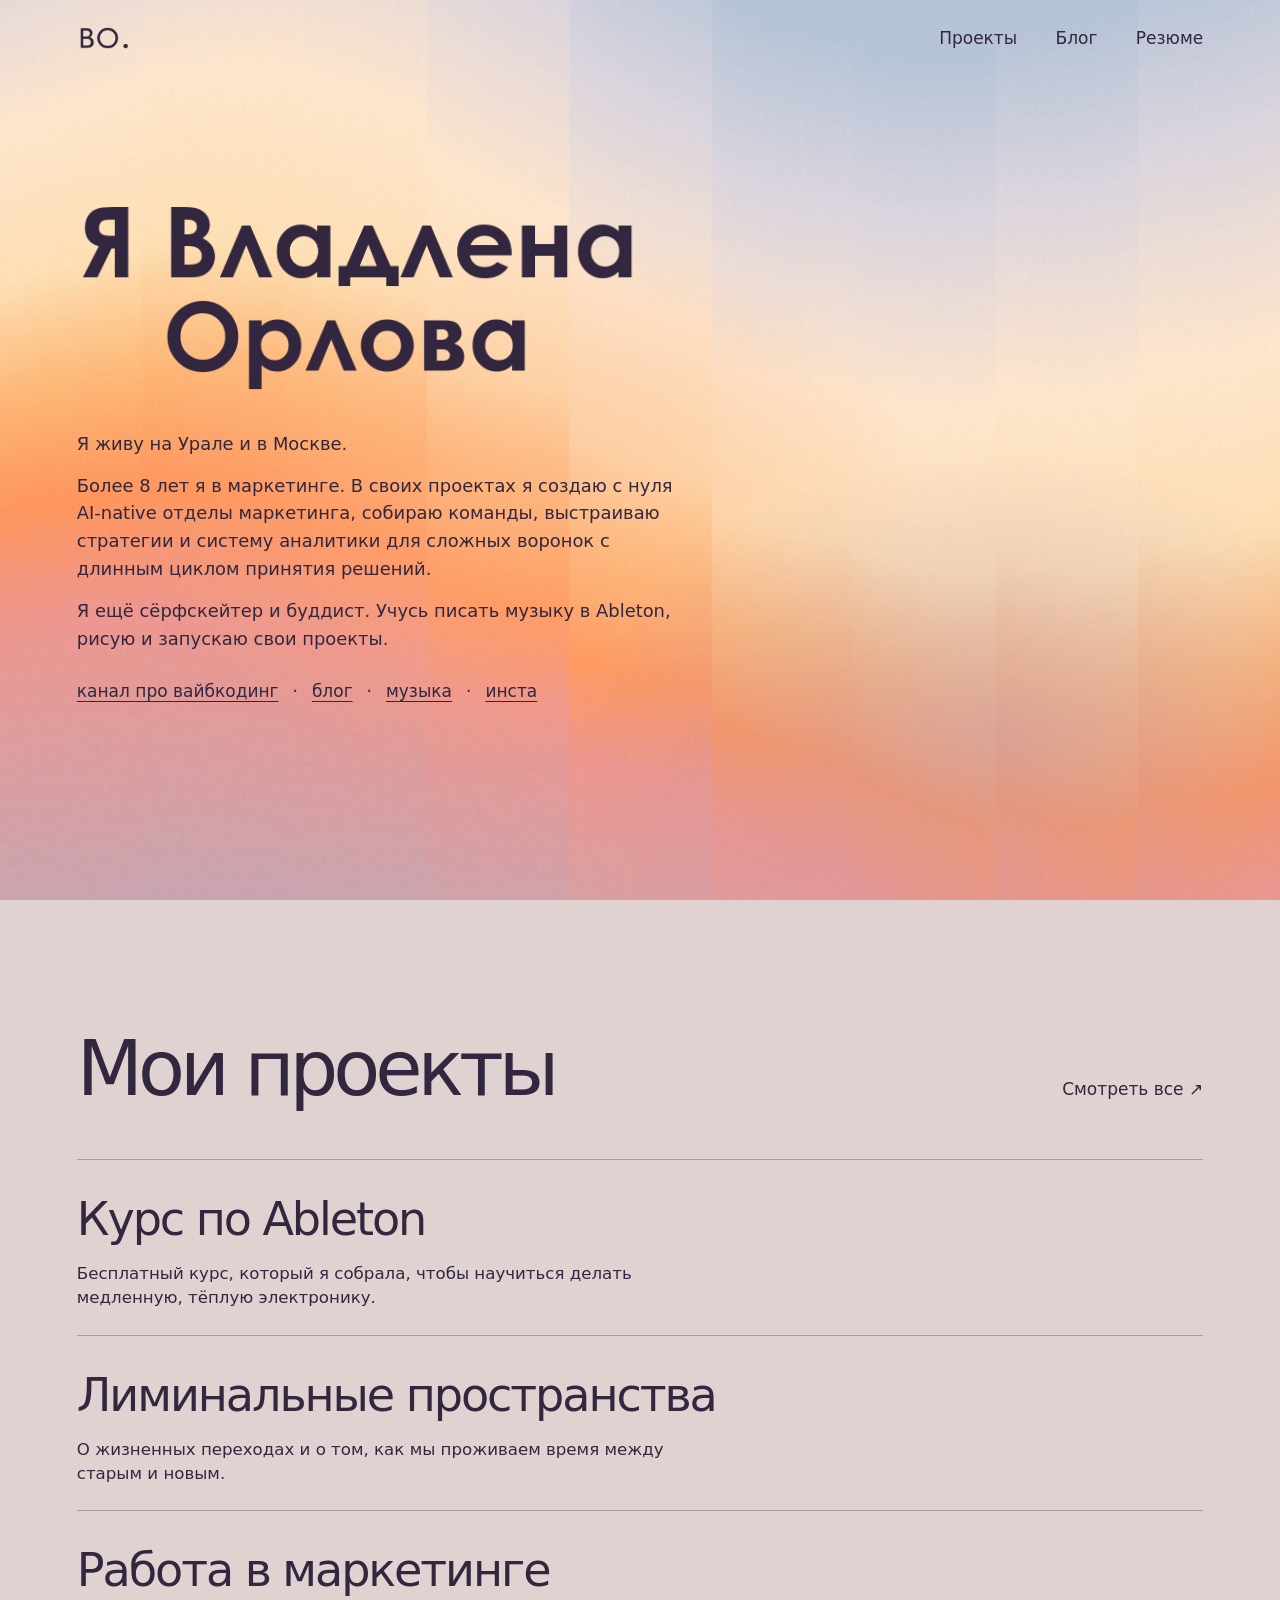
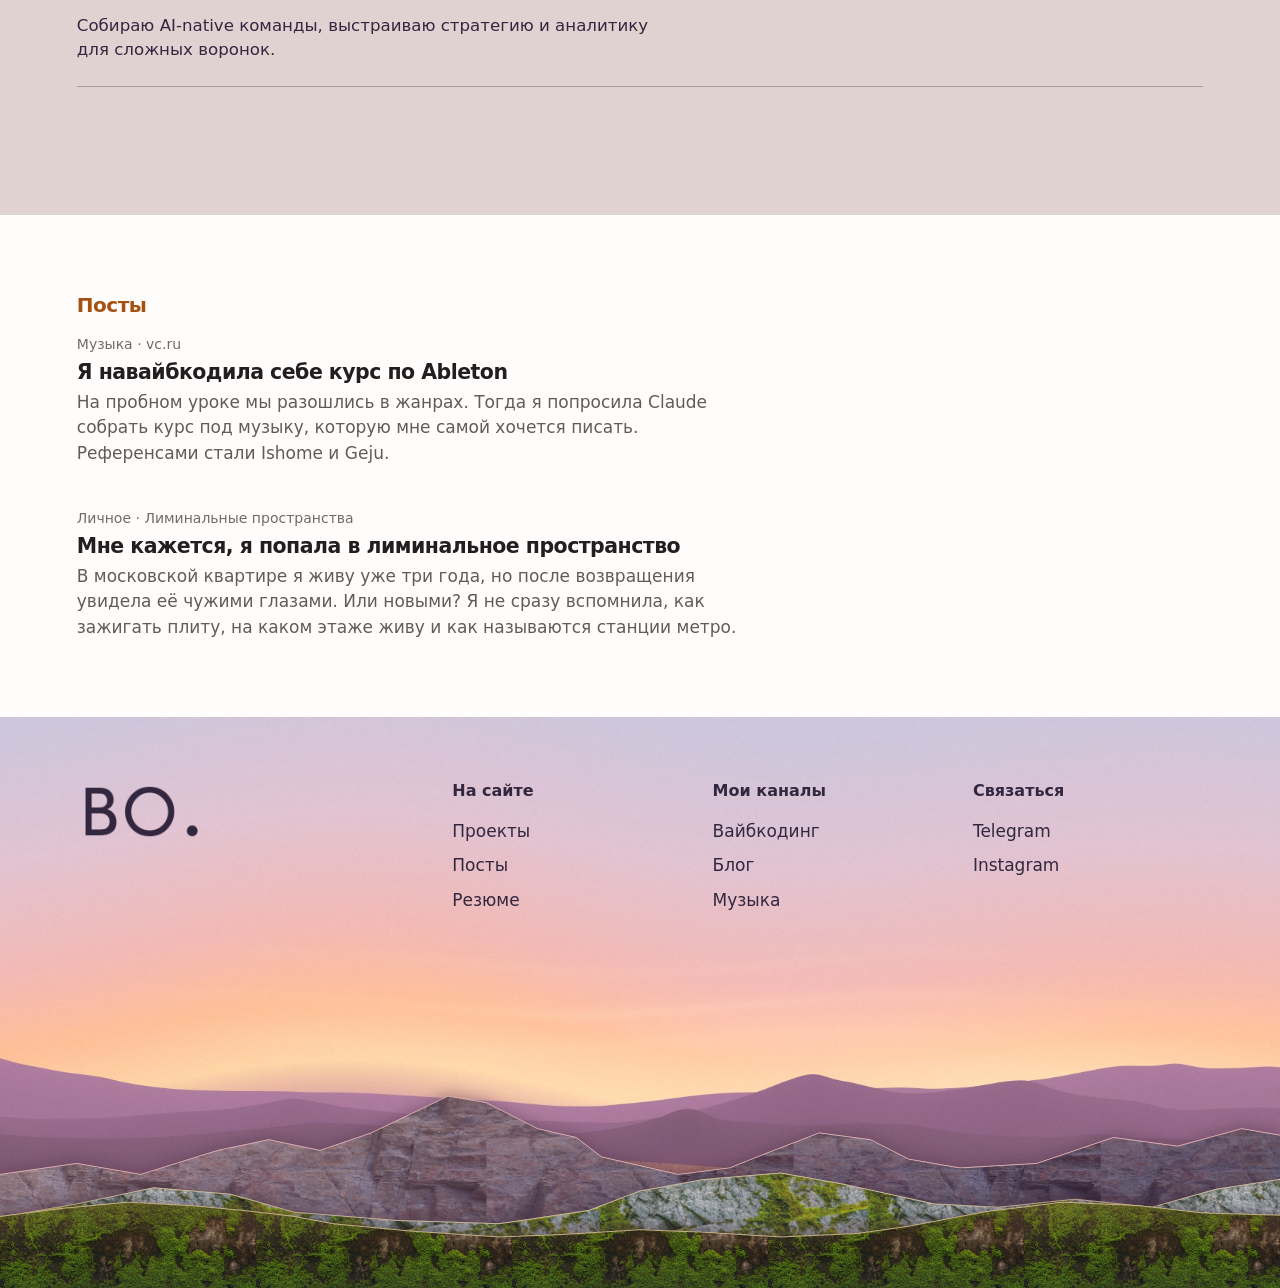
==== index.html @ ae31d602 "Publish lowered moss cutout" ====
<!doctype html><html lang="ru"><head><meta charset="utf-8"><meta name="viewport" content="width=device-width,initial-scale=1"><title>Владлена Орлова — личный сайт</title>  <script type="module" crossorigin src="/assets/index-AVMiiprU.js"></script>
  <link rel="stylesheet" crossorigin href="/assets/index-CgHhVGiM.css">
</head><body><div id="root"></div></body></html>
---- assets/index-CgHhVGiM.css ----
*{box-sizing:border-box}:root{--edge:clamp(20px,6vw,110px);--lightningcss-light: ;--lightningcss-dark:initial;color-scheme:dark}body{color:#fff4e9;isolation:isolate;background:#202335;margin:0;font:17px/1.55 system-ui,sans-serif}.terrain{z-index:-1;pointer-events:none;background:#202335 url(/art/relief.png) 50%/cover;position:fixed;inset:0}.terrain:after{content:"";opacity:.085;mix-blend-mode:soft-light;background:url(/art/grain.png);position:absolute;inset:0}header,.hero,.work,.journal{padding-inline:var(--edge)}header,nav,.sectionhead,.journal a{justify-content:space-between;align-items:center;gap:clamp(14px,3vw,52px);display:flex}header{height:76px}.signature{letter-spacing:-.12em;font:italic 700 34px Georgia,serif}a,button{color:inherit}a{text-decoration:none}a:hover{text-underline-offset:.22em;text-decoration:underline}a:focus-visible,button:focus-visible{outline-offset:5px;outline:2px solid #ffe9c2}.hero{align-items:center;min-height:calc(100svh - 76px);padding-bottom:11vh;display:flex;position:relative}.intro{text-shadow:0 1px 24px #171a2b70;max-width:760px}p,h1,h2,h3{margin:0}h1,h2,h3{font-family:PT Serif,Georgia,serif;font-weight:400}h1{letter-spacing:-.07em;margin:.12em 0 .28em;font-size:clamp(76px,9vw,154px);line-height:.95}h1 br{display:none}h1 br:after{content:" "}.bio{max-width:35ch;font-size:clamp(17px,1.4vw,23px)}.work,.journal{padding-block:clamp(64px,10vw,150px)}h2{letter-spacing:-.065em;font-size:clamp(44px,6vw,100px);line-height:1.08}.sectionhead{align-items:baseline}.pair{margin-top:48px}.project{border-top:1px solid #f3e7d95c;padding:24px 0;display:block}.project:last-child{border-bottom:1px solid #f3e7d95c}h3{letter-spacing:-.045em;font-size:clamp(26px,3.6vw,62px)}.cover{display:none}@media (width<=600px){header{height:64px}nav{font-size:14px}.hero{min-height:calc(100svh - 64px)}h1{max-width:6ch}.sectionhead{flex-wrap:wrap;gap:10px}.pair{margin-top:24px}}:root{--lightningcss-light:initial;--lightningcss-dark: ;color-scheme:light;color:#32273f}body{color:#32273f;background:#dfd2d1}.terrain{background:#dfd2d1 url(/art/predawn.jpg) 50%/100% 100%}.terrain:before{content:"";pointer-events:none;background:url(/art/sunrise.jpg) 50%/100% 100%;animation:85s ease-in-out forwards dawn;position:absolute;inset:0}@keyframes dawn{0%{opacity:0}to{opacity:1}}.terrain:after{opacity:.03}.signature img{width:54px;display:block}.intro{text-shadow:none}h1{width:clamp(290px,44vw,750px);max-width:none;margin:0 0 clamp(22px,3vw,45px);line-height:0}h1 img{width:100%;height:auto;display:block}h1 img+img{width:66%;margin:.1em 0 0 15%}.hero{padding-bottom:7vh}.bio{text-wrap:pretty;max-width:54ch}.bio p+p{margin-top:.8em}a:focus-visible,button:focus-visible{outline-color:#403256}h2,h3{font-family:system-ui,sans-serif;font-weight:400}.project,.project:last-child{border-color:#49334855}@media (width<=600px){h1{width:min(88vw,440px)}.signature img{width:42px}.intro{width:100%}.hero{align-items:center}.bio{max-width:100%}.hero{padding-top:30px}}@media (prefers-reduced-motion:reduce){.terrain:before{opacity:.4;animation:none}}.journal{color:#211e20;background:#fffdfb;padding-block:clamp(42px,6vw,90px)}.journal-feed{max-width:670px}.journal h2{letter-spacing:-.025em;color:#a65112;margin-bottom:16px;font:600 20px/1.3 system-ui,sans-serif}.journal article+article{margin-top:42px}.journal .post-meta{color:#716b68;margin:0 0 5px;font-size:14px;line-height:1.5}.journal h3{letter-spacing:-.025em;margin:0;font:650 clamp(19px,1.6vw,23px)/1.26 system-ui,sans-serif}.journal article>p:last-child{color:#625b59;margin:4px 0 0;font-size:17px;line-height:1.5}.terrain{overflow:hidden}.bloom{pointer-events:none;width:68%;height:65%;transition:transform 1.45s cubic-bezier(.16,.65,.25,1);position:absolute}.peach{background:radial-gradient(#ffae8078,#0000 66%);top:23%;left:6%}.lilac{background:radial-gradient(#b49ac578,#0000 68%);transition-duration:1.95s;top:49%;left:44%}@media (prefers-reduced-motion:reduce){.bloom{transition:none;transform:none!important}}.profile-links{flex-wrap:wrap;align-items:baseline;gap:4px 14px;margin:1.25em 0 0;padding:0;list-style:none;display:flex}.profile-links li+li:before{content:"·";margin-right:14px}.profile-links a{text-underline-offset:.22em;padding-block:4px;text-decoration:underline;display:inline-block}.colophon{color:#32273f;padding:clamp(42px,5vw,90px) var(--edge) clamp(190px,29vw,435px);isolation:isolate;background:#e2c4d3 url(/art/footer-sunset.jpg) bottom/cover no-repeat;position:relative;overflow:hidden}.footer-landscape{z-index:-1;pointer-events:none;position:absolute;inset:0}.footer-cutout{inset-inline:0;filter:drop-shadow(0 -1px 0 var(--cut-edge)) drop-shadow(0 -4px 6px #41283a46);position:absolute;bottom:0}.footer-cutout:before{content:"";clip-path:var(--cut-shape);background:var(--cut-fill);position:absolute;inset:0}.footer-cutout-rock{--cut-edge:#dbaab0;--cut-shape:polygon(0 48%, 6% 43%, 11% 48%, 17% 37%, 21% 32%, 25% 37%, 29% 29%, 35% 12%, 38% 15%, 42% 27%, 45% 31%, 47% 40%, 53% 48%, 57% 45%, 60% 38%, 64% 29%, 68% 32%, 71% 41%, 75% 45%, 81% 43%, 87% 31%, 92% 35%, 97% 27%, 100% 30%, 100% 100%, 0 100%);--cut-fill:linear-gradient(168deg,#d197a179,#593d618c 65%,#3c3049a6), url(/art/footer-rock.avif) center 38% / clamp(210px,24vw,360px) auto repeat-x;height:clamp(155px,17vw,300px)}.footer-cutout-mossy-rock{--cut-edge:#ceba9c;--cut-shape:polygon(0 57%, 6% 49%, 12% 39%, 18% 43%, 23% 54%, 31% 59%, 39% 61%, 46% 53%, 50% 41%, 55% 34%, 61% 30%, 66% 37%, 73% 49%, 78% 51%, 84% 46%, 90% 51%, 95% 40%, 100% 34%, 100% 100%, 0 100%);--cut-fill:linear-gradient(180deg,#ac836455,#63566a45 52%,#50374599), url(/art/footer-mossy-rock.jpg) 62px 26% / clamp(190px,21vw,330px) auto repeat-x;height:clamp(106px,12.8vw,215px)}.footer-cutout-moss{--cut-edge:#c4ae81;--cut-shape:polygon(0 25%, 5% 18%, 10% 13%, 15% 16%, 19% 20%, 23% 25%, 26% 31%, 32% 37%, 39% 42%, 44% 40%, 50% 36%, 55% 38%, 61% 42%, 67% 39%, 71% 33%, 77% 21%, 83% 13%, 89% 16%, 94% 22%, 100% 24%, 100% 100%, 0 100%);--cut-fill:linear-gradient(180deg,#ad78536e,#574b3e1a 52%,#29293778), url(/art/footer-moss.avif) center 23% / clamp(180px,20vw,300px) auto repeat-x;height:clamp(78px,9.4vw,170px);bottom:clamp(-24px,-1.5vw,-12px)}.footer-links{grid-template-columns:1.5fr repeat(3,1fr);gap:30px;display:grid}.footer-links h2{letter-spacing:normal;margin-bottom:12px;font:600 16px/1.3 system-ui,sans-serif}.footer-links a{width:fit-content;padding-block:4px;display:block}.footer-mark img{width:clamp(75px,10vw,160px)}.colophon a:focus-visible{outline-color:#403256}@media (width<=650px){.footer-links{grid-template-columns:1fr 1fr;gap:24px 16px}}.project-description{max-width:56ch;margin-top:7px;font-size:clamp(15px,1.3vw,18px);line-height:1.45}
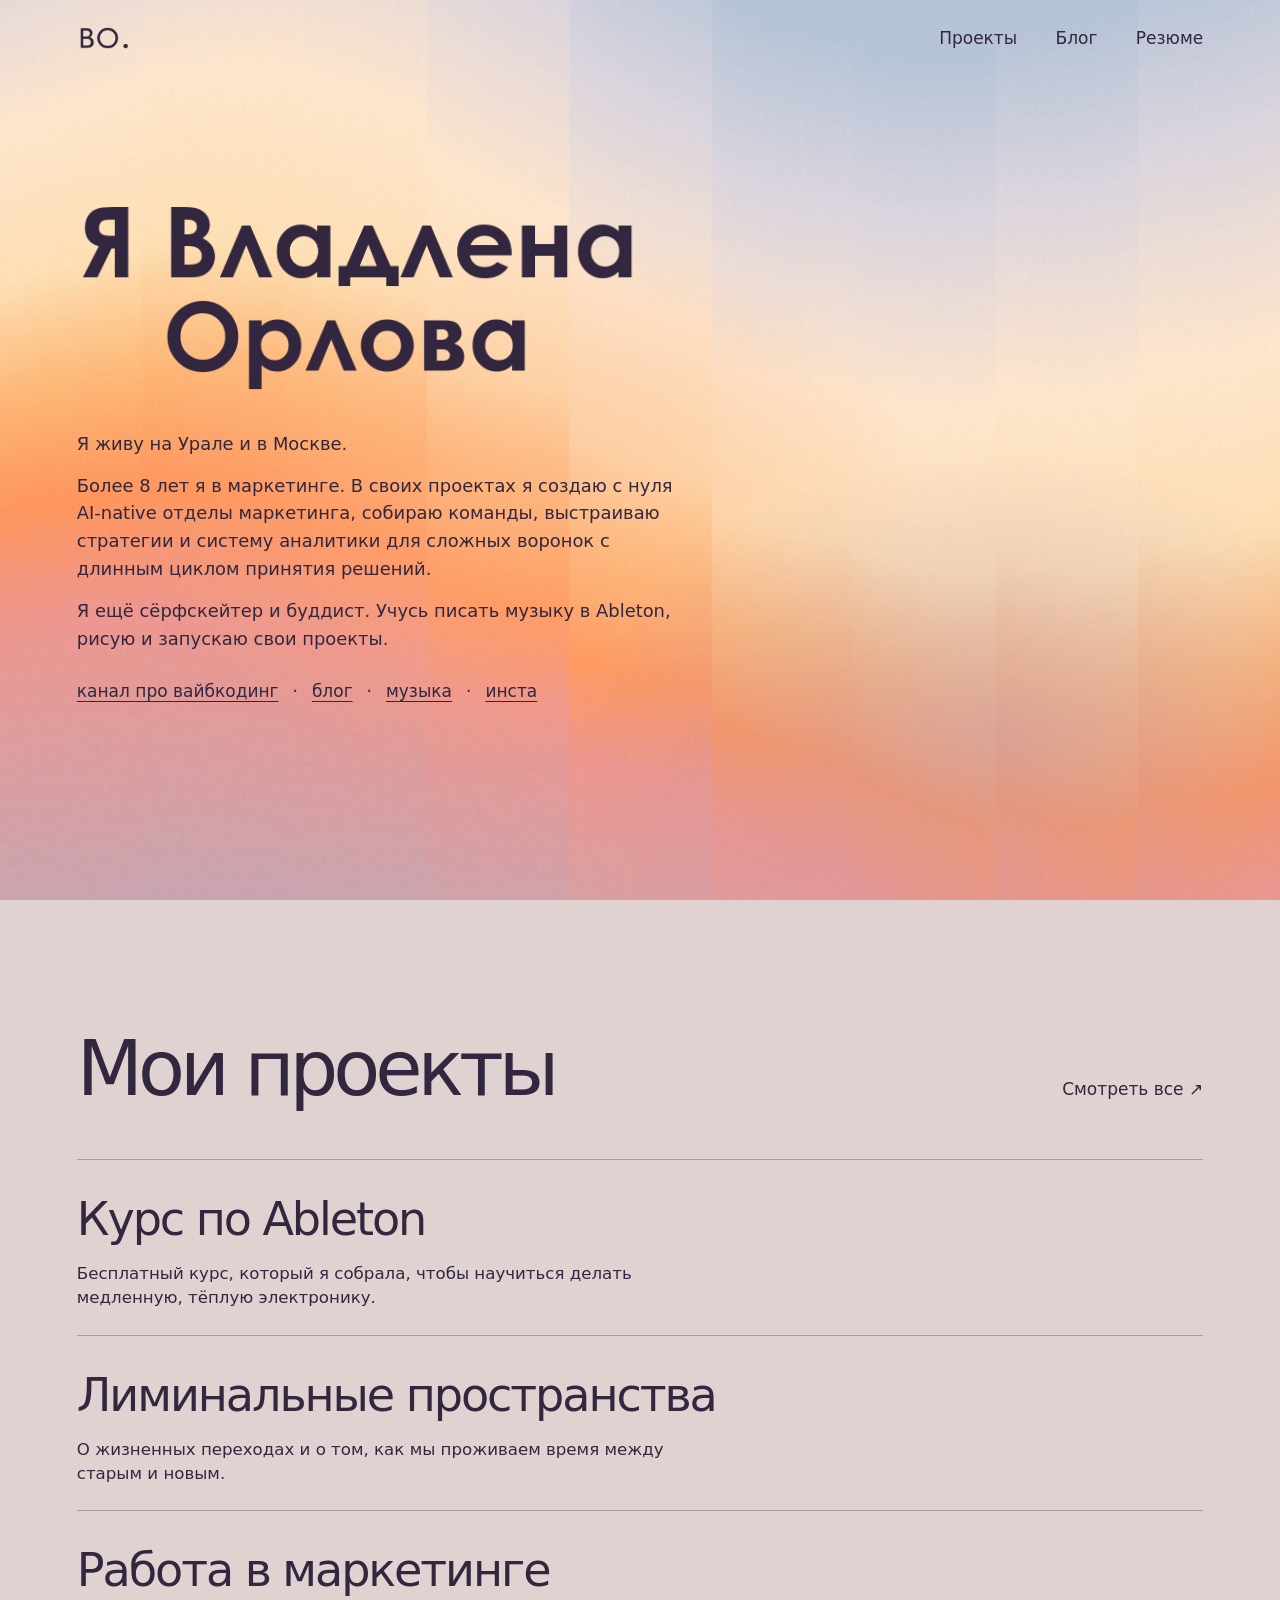
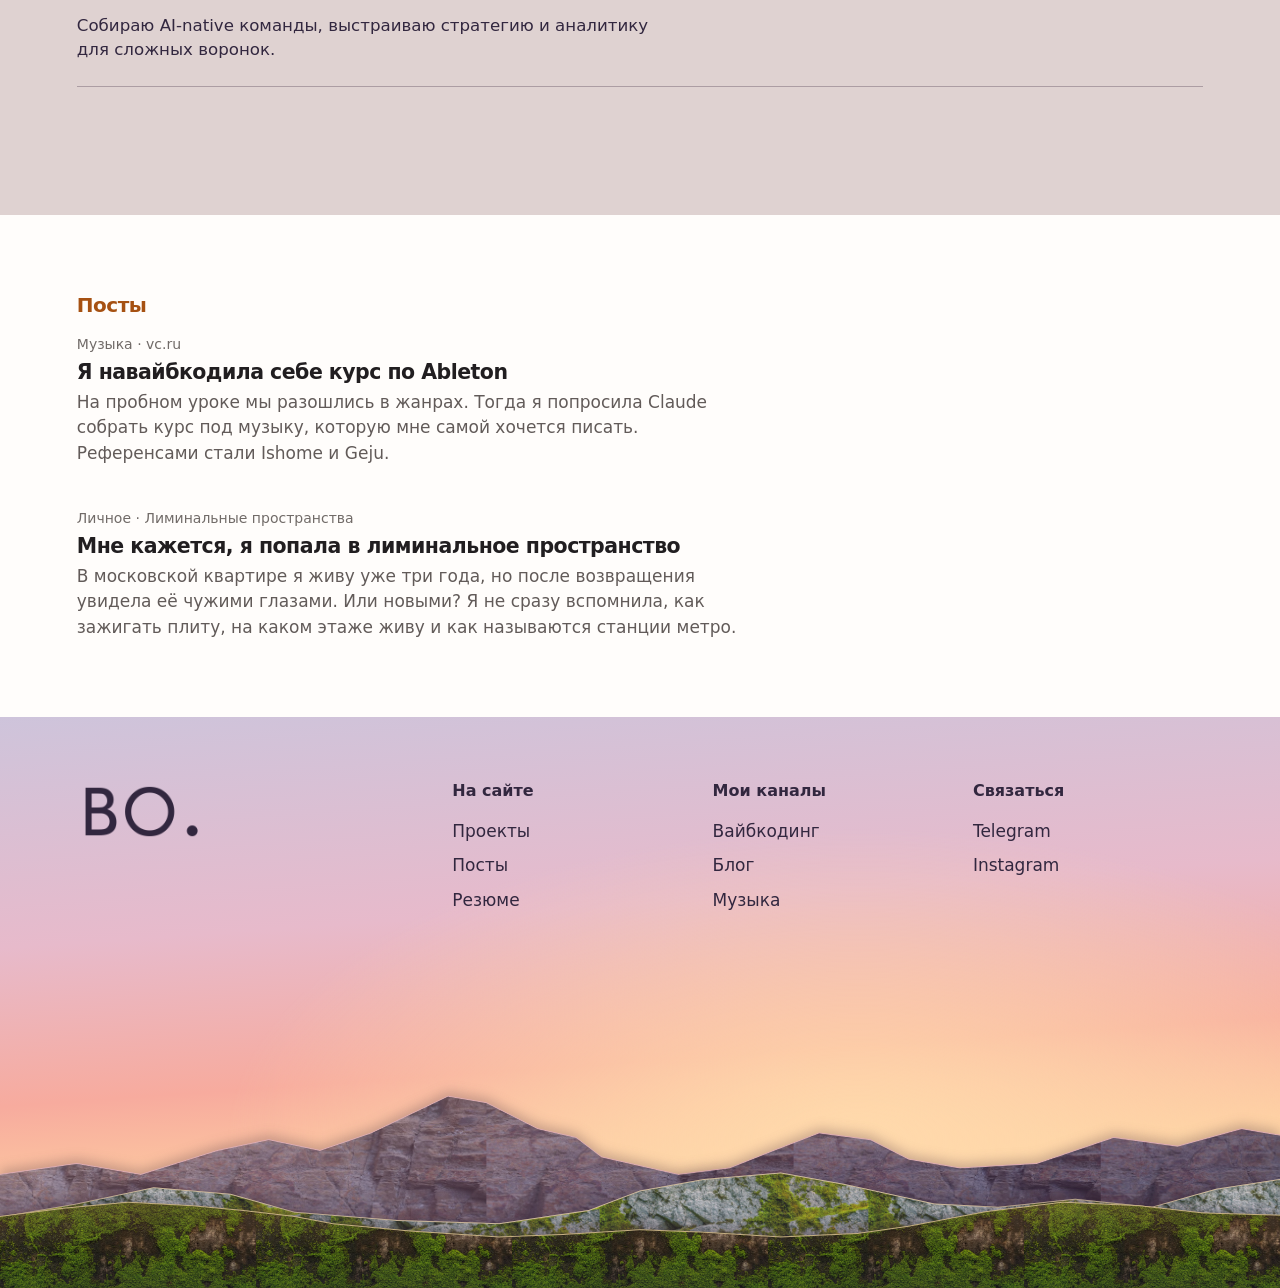
==== commit 77978cd6: "Publish simplified sunset backdrop" ====
--- a/index.html
+++ b/index.html
@@ -1,3 +1,3 @@
-<!doctype html><html lang="ru"><head><meta charset="utf-8"><meta name="viewport" content="width=device-width,initial-scale=1"><title>Владлена Орлова — личный сайт</title>  <script type="module" crossorigin src="/assets/index-AVMiiprU.js"></script>
-  <link rel="stylesheet" crossorigin href="/assets/index-CgHhVGiM.css">
+<!doctype html><html lang="ru"><head><meta charset="utf-8"><meta name="viewport" content="width=device-width,initial-scale=1"><title>Владлена Орлова — личный сайт</title>  <script type="module" crossorigin src="/assets/index-DJXyJEDW.js"></script>
+  <link rel="stylesheet" crossorigin href="/assets/index-4FtGQAnZ.css">
 </head><body><div id="root"></div></body></html>
--- a/assets/index-4FtGQAnZ.css
+++ b/assets/index-4FtGQAnZ.css
@@ -0,0 +1 @@
+*{box-sizing:border-box}:root{--edge:clamp(20px,6vw,110px);--lightningcss-light: ;--lightningcss-dark:initial;color-scheme:dark}body{color:#fff4e9;isolation:isolate;background:#202335;margin:0;font:17px/1.55 system-ui,sans-serif}.terrain{z-index:-1;pointer-events:none;background:#202335 url(/art/relief.png) 50%/cover;position:fixed;inset:0}.terrain:after{content:"";opacity:.085;mix-blend-mode:soft-light;background:url(/art/grain.png);position:absolute;inset:0}header,.hero,.work,.journal{padding-inline:var(--edge)}header,nav,.sectionhead,.journal a{justify-content:space-between;align-items:center;gap:clamp(14px,3vw,52px);display:flex}header{height:76px}.signature{letter-spacing:-.12em;font:italic 700 34px Georgia,serif}a,button{color:inherit}a{text-decoration:none}a:hover{text-underline-offset:.22em;text-decoration:underline}a:focus-visible,button:focus-visible{outline-offset:5px;outline:2px solid #ffe9c2}.hero{align-items:center;min-height:calc(100svh - 76px);padding-bottom:11vh;display:flex;position:relative}.intro{text-shadow:0 1px 24px #171a2b70;max-width:760px}p,h1,h2,h3{margin:0}h1,h2,h3{font-family:PT Serif,Georgia,serif;font-weight:400}h1{letter-spacing:-.07em;margin:.12em 0 .28em;font-size:clamp(76px,9vw,154px);line-height:.95}h1 br{display:none}h1 br:after{content:" "}.bio{max-width:35ch;font-size:clamp(17px,1.4vw,23px)}.work,.journal{padding-block:clamp(64px,10vw,150px)}h2{letter-spacing:-.065em;font-size:clamp(44px,6vw,100px);line-height:1.08}.sectionhead{align-items:baseline}.pair{margin-top:48px}.project{border-top:1px solid #f3e7d95c;padding:24px 0;display:block}.project:last-child{border-bottom:1px solid #f3e7d95c}h3{letter-spacing:-.045em;font-size:clamp(26px,3.6vw,62px)}.cover{display:none}@media (width<=600px){header{height:64px}nav{font-size:14px}.hero{min-height:calc(100svh - 64px)}h1{max-width:6ch}.sectionhead{flex-wrap:wrap;gap:10px}.pair{margin-top:24px}}:root{--lightningcss-light:initial;--lightningcss-dark: ;color-scheme:light;color:#32273f}body{color:#32273f;background:#dfd2d1}.terrain{background:#dfd2d1 url(/art/predawn.jpg) 50%/100% 100%}.terrain:before{content:"";pointer-events:none;background:url(/art/sunrise.jpg) 50%/100% 100%;animation:85s ease-in-out forwards dawn;position:absolute;inset:0}@keyframes dawn{0%{opacity:0}to{opacity:1}}.terrain:after{opacity:.03}.signature img{width:54px;display:block}.intro{text-shadow:none}h1{width:clamp(290px,44vw,750px);max-width:none;margin:0 0 clamp(22px,3vw,45px);line-height:0}h1 img{width:100%;height:auto;display:block}h1 img+img{width:66%;margin:.1em 0 0 15%}.hero{padding-bottom:7vh}.bio{text-wrap:pretty;max-width:54ch}.bio p+p{margin-top:.8em}a:focus-visible,button:focus-visible{outline-color:#403256}h2,h3{font-family:system-ui,sans-serif;font-weight:400}.project,.project:last-child{border-color:#49334855}@media (width<=600px){h1{width:min(88vw,440px)}.signature img{width:42px}.intro{width:100%}.hero{align-items:center}.bio{max-width:100%}.hero{padding-top:30px}}@media (prefers-reduced-motion:reduce){.terrain:before{opacity:.4;animation:none}}.journal{color:#211e20;background:#fffdfb;padding-block:clamp(42px,6vw,90px)}.journal-feed{max-width:670px}.journal h2{letter-spacing:-.025em;color:#a65112;margin-bottom:16px;font:600 20px/1.3 system-ui,sans-serif}.journal article+article{margin-top:42px}.journal .post-meta{color:#716b68;margin:0 0 5px;font-size:14px;line-height:1.5}.journal h3{letter-spacing:-.025em;margin:0;font:650 clamp(19px,1.6vw,23px)/1.26 system-ui,sans-serif}.journal article>p:last-child{color:#625b59;margin:4px 0 0;font-size:17px;line-height:1.5}.terrain{overflow:hidden}.bloom{pointer-events:none;width:68%;height:65%;transition:transform 1.45s cubic-bezier(.16,.65,.25,1);position:absolute}.peach{background:radial-gradient(#ffae8078,#0000 66%);top:23%;left:6%}.lilac{background:radial-gradient(#b49ac578,#0000 68%);transition-duration:1.95s;top:49%;left:44%}@media (prefers-reduced-motion:reduce){.bloom{transition:none;transform:none!important}}.profile-links{flex-wrap:wrap;align-items:baseline;gap:4px 14px;margin:1.25em 0 0;padding:0;list-style:none;display:flex}.profile-links li+li:before{content:"·";margin-right:14px}.profile-links a{text-underline-offset:.22em;padding-block:4px;text-decoration:underline;display:inline-block}.colophon{color:#32273f;padding:clamp(42px,5vw,90px) var(--edge) clamp(190px,29vw,435px);isolation:isolate;background:radial-gradient(at 67% 74%,#ffdaac 0%,#ffcf9e00 52%),linear-gradient(176deg,#cec4db 0%,#e7bacb 35%,#f7ab9e 59%,#ffd4a1 78%,#c98891 100%);position:relative;overflow:hidden}.footer-landscape{z-index:-1;pointer-events:none;position:absolute;inset:0}.footer-cutout{inset-inline:0;filter:drop-shadow(0 -1px 0 var(--cut-edge)) drop-shadow(0 -4px 6px #41283a46);position:absolute;bottom:0}.footer-cutout:before{content:"";clip-path:var(--cut-shape);background:var(--cut-fill);position:absolute;inset:0}.footer-cutout-rock{--cut-edge:#dbaab0;--cut-shape:polygon(0 48%, 6% 43%, 11% 48%, 17% 37%, 21% 32%, 25% 37%, 29% 29%, 35% 12%, 38% 15%, 42% 27%, 45% 31%, 47% 40%, 53% 48%, 57% 45%, 60% 38%, 64% 29%, 68% 32%, 71% 41%, 75% 45%, 81% 43%, 87% 31%, 92% 35%, 97% 27%, 100% 30%, 100% 100%, 0 100%);--cut-fill:linear-gradient(168deg,#d197a179,#593d618c 65%,#3c3049a6), url(/art/footer-rock.avif) center 38% / clamp(210px,24vw,360px) auto repeat-x;height:clamp(155px,17vw,300px)}.footer-cutout-mossy-rock{--cut-edge:#ceba9c;--cut-shape:polygon(0 57%, 6% 49%, 12% 39%, 18% 43%, 23% 54%, 31% 59%, 39% 61%, 46% 53%, 50% 41%, 55% 34%, 61% 30%, 66% 37%, 73% 49%, 78% 51%, 84% 46%, 90% 51%, 95% 40%, 100% 34%, 100% 100%, 0 100%);--cut-fill:linear-gradient(180deg,#ac836455,#63566a45 52%,#50374599), url(/art/footer-mossy-rock.jpg) 62px 26% / clamp(190px,21vw,330px) auto repeat-x;height:clamp(106px,12.8vw,215px)}.footer-cutout-moss{--cut-edge:#c4ae81;--cut-shape:polygon(0 25%, 5% 18%, 10% 13%, 15% 16%, 19% 20%, 23% 25%, 26% 31%, 32% 37%, 39% 42%, 44% 40%, 50% 36%, 55% 38%, 61% 42%, 67% 39%, 71% 33%, 77% 21%, 83% 13%, 89% 16%, 94% 22%, 100% 24%, 100% 100%, 0 100%);--cut-fill:linear-gradient(180deg,#ad78536e,#574b3e1a 52%,#29293778), url(/art/footer-moss.avif) center 23% / clamp(180px,20vw,300px) auto repeat-x;height:clamp(78px,9.4vw,170px);bottom:clamp(-24px,-1.5vw,-12px)}.footer-links{grid-template-columns:1.5fr repeat(3,1fr);gap:30px;display:grid}.footer-links h2{letter-spacing:normal;margin-bottom:12px;font:600 16px/1.3 system-ui,sans-serif}.footer-links a{width:fit-content;padding-block:4px;display:block}.footer-mark img{width:clamp(75px,10vw,160px)}.colophon a:focus-visible{outline-color:#403256}@media (width<=650px){.footer-links{grid-template-columns:1fr 1fr;gap:24px 16px}}.project-description{max-width:56ch;margin-top:7px;font-size:clamp(15px,1.3vw,18px);line-height:1.45}
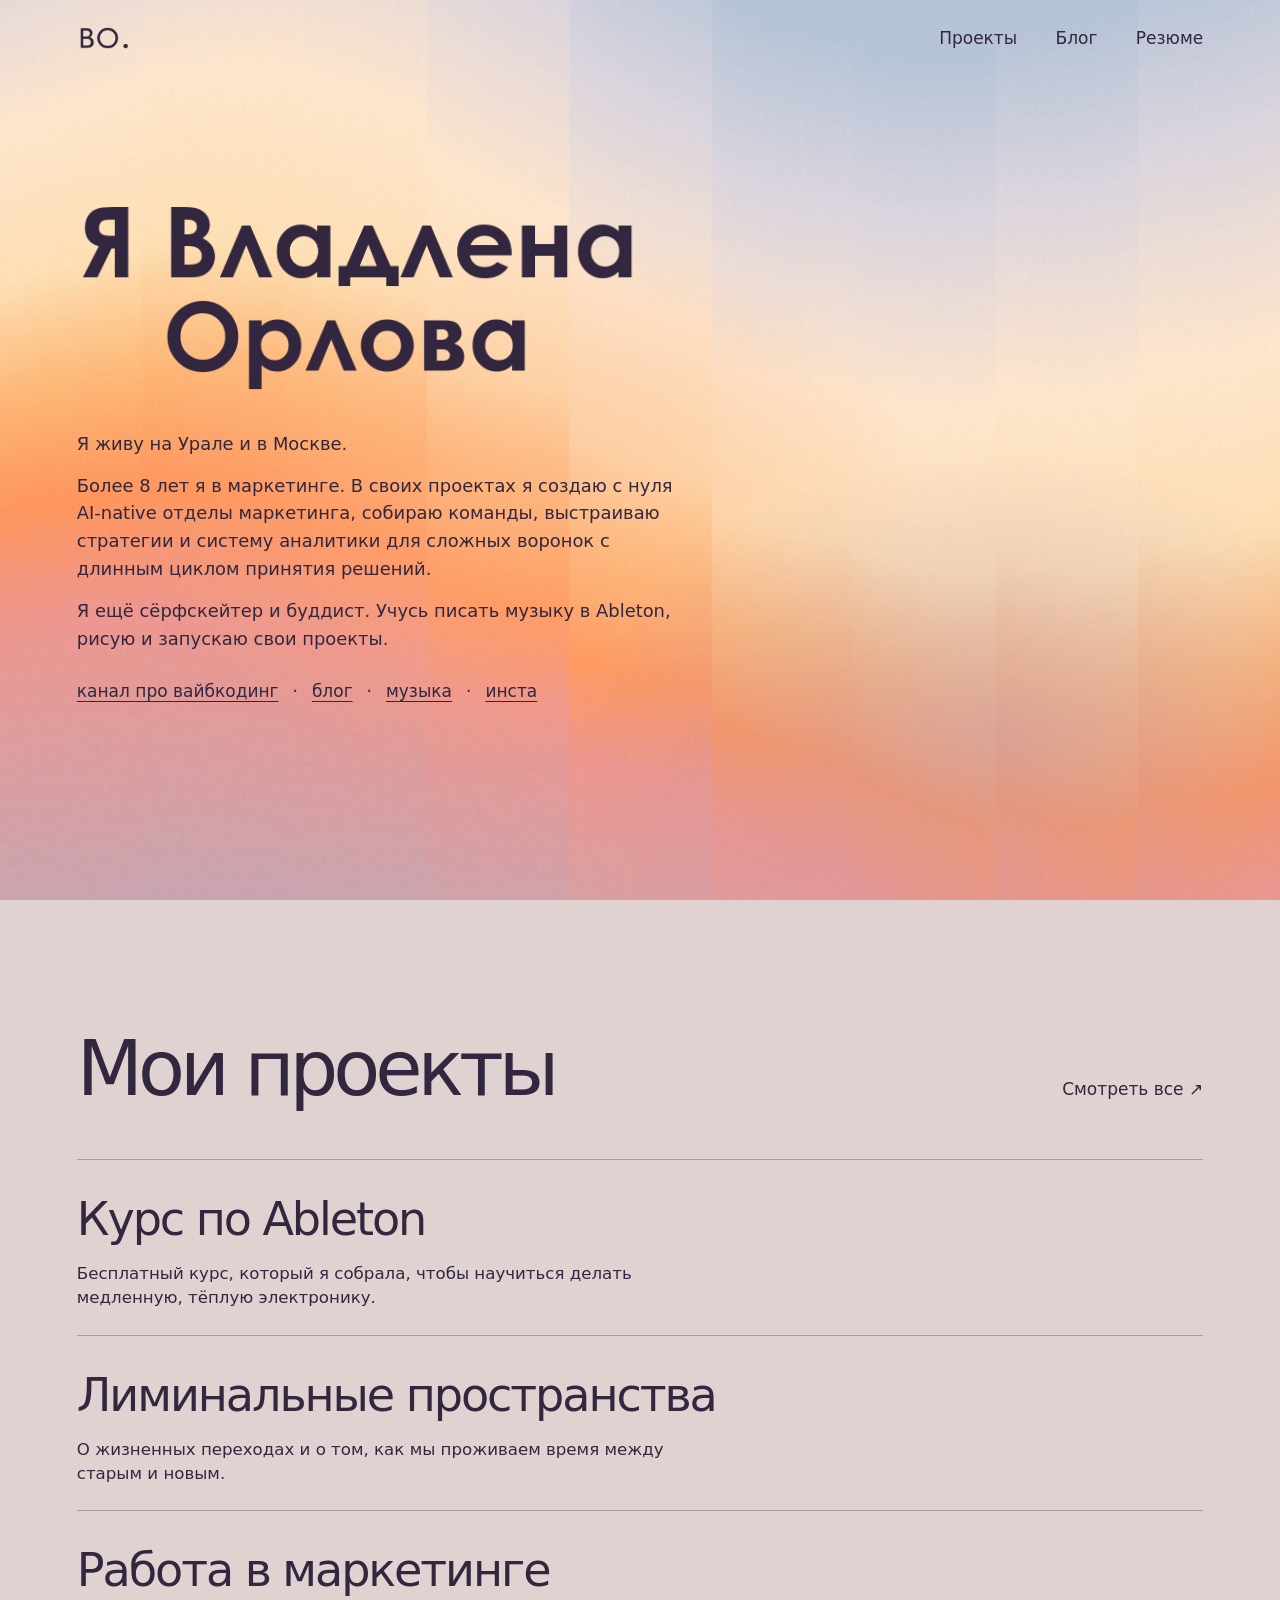
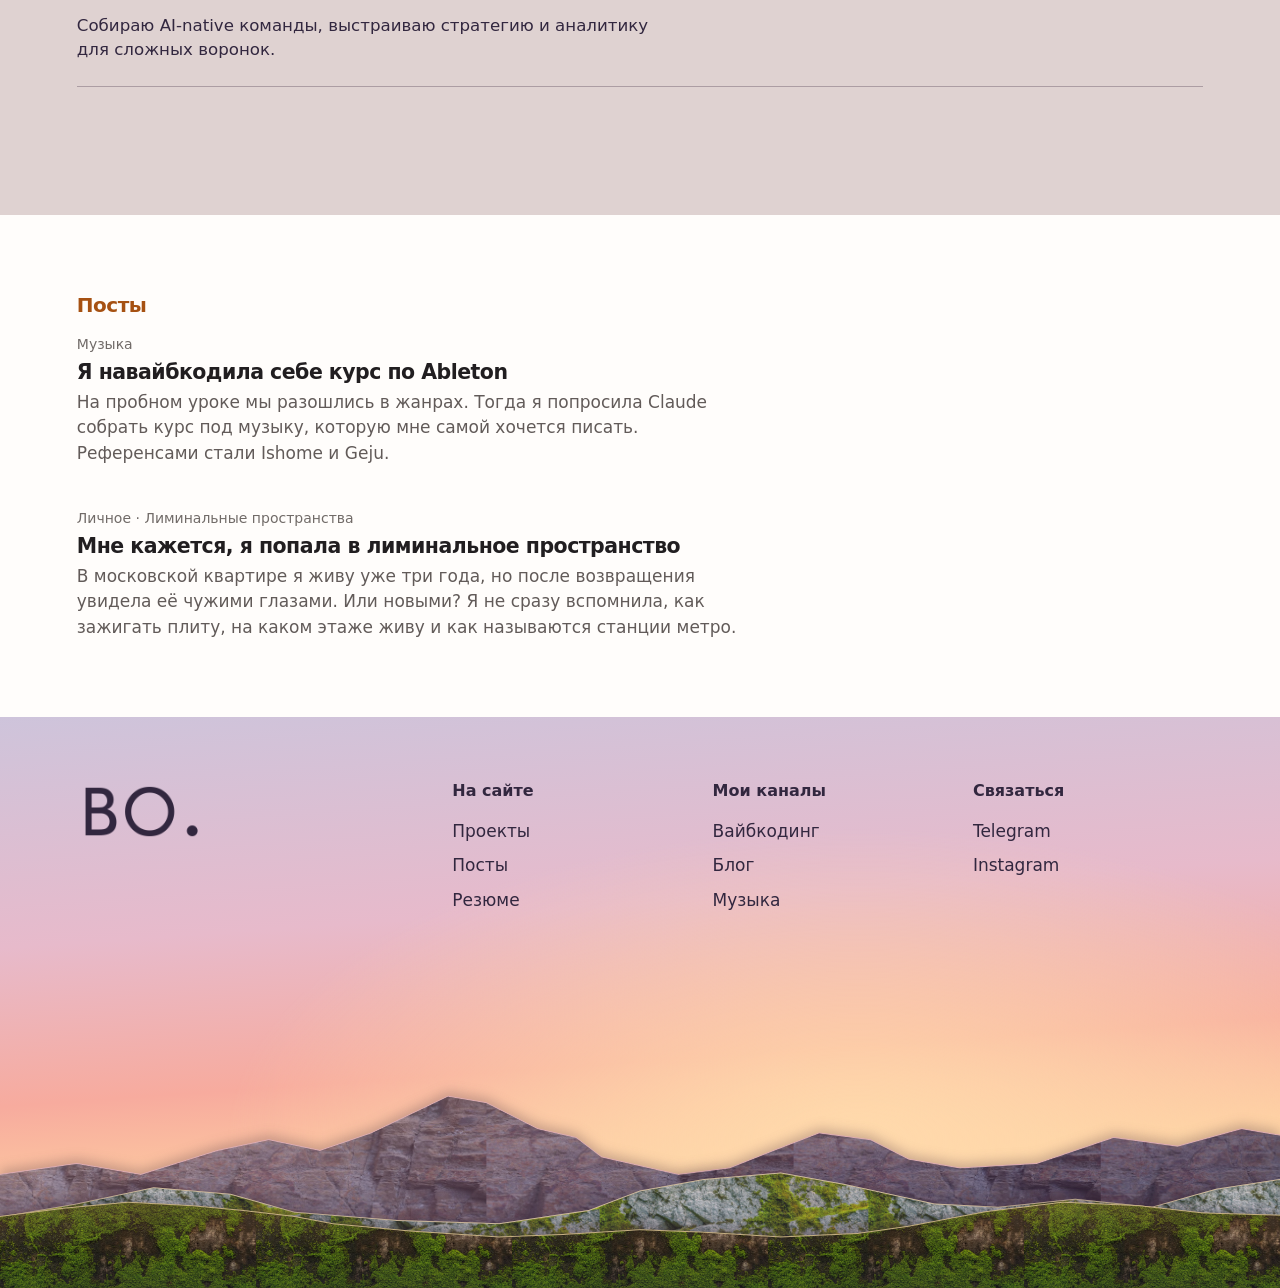
==== commit 91c1c25f: "Publish the Ableton blog post" ====
--- a/index.html
+++ b/index.html
@@ -1,3 +1,3 @@
-<!doctype html><html lang="ru"><head><meta charset="utf-8"><meta name="viewport" content="width=device-width,initial-scale=1"><title>Владлена Орлова — личный сайт</title>  <script type="module" crossorigin src="/assets/index-DJXyJEDW.js"></script>
+<!doctype html><html lang="ru"><head><meta charset="utf-8"><meta name="viewport" content="width=device-width,initial-scale=1"><title>Владлена Орлова — личный сайт</title>  <script type="module" crossorigin src="/assets/index-BWgs8Otv.js"></script>
   <link rel="stylesheet" crossorigin href="/assets/index-4FtGQAnZ.css">
 </head><body><div id="root"></div></body></html>
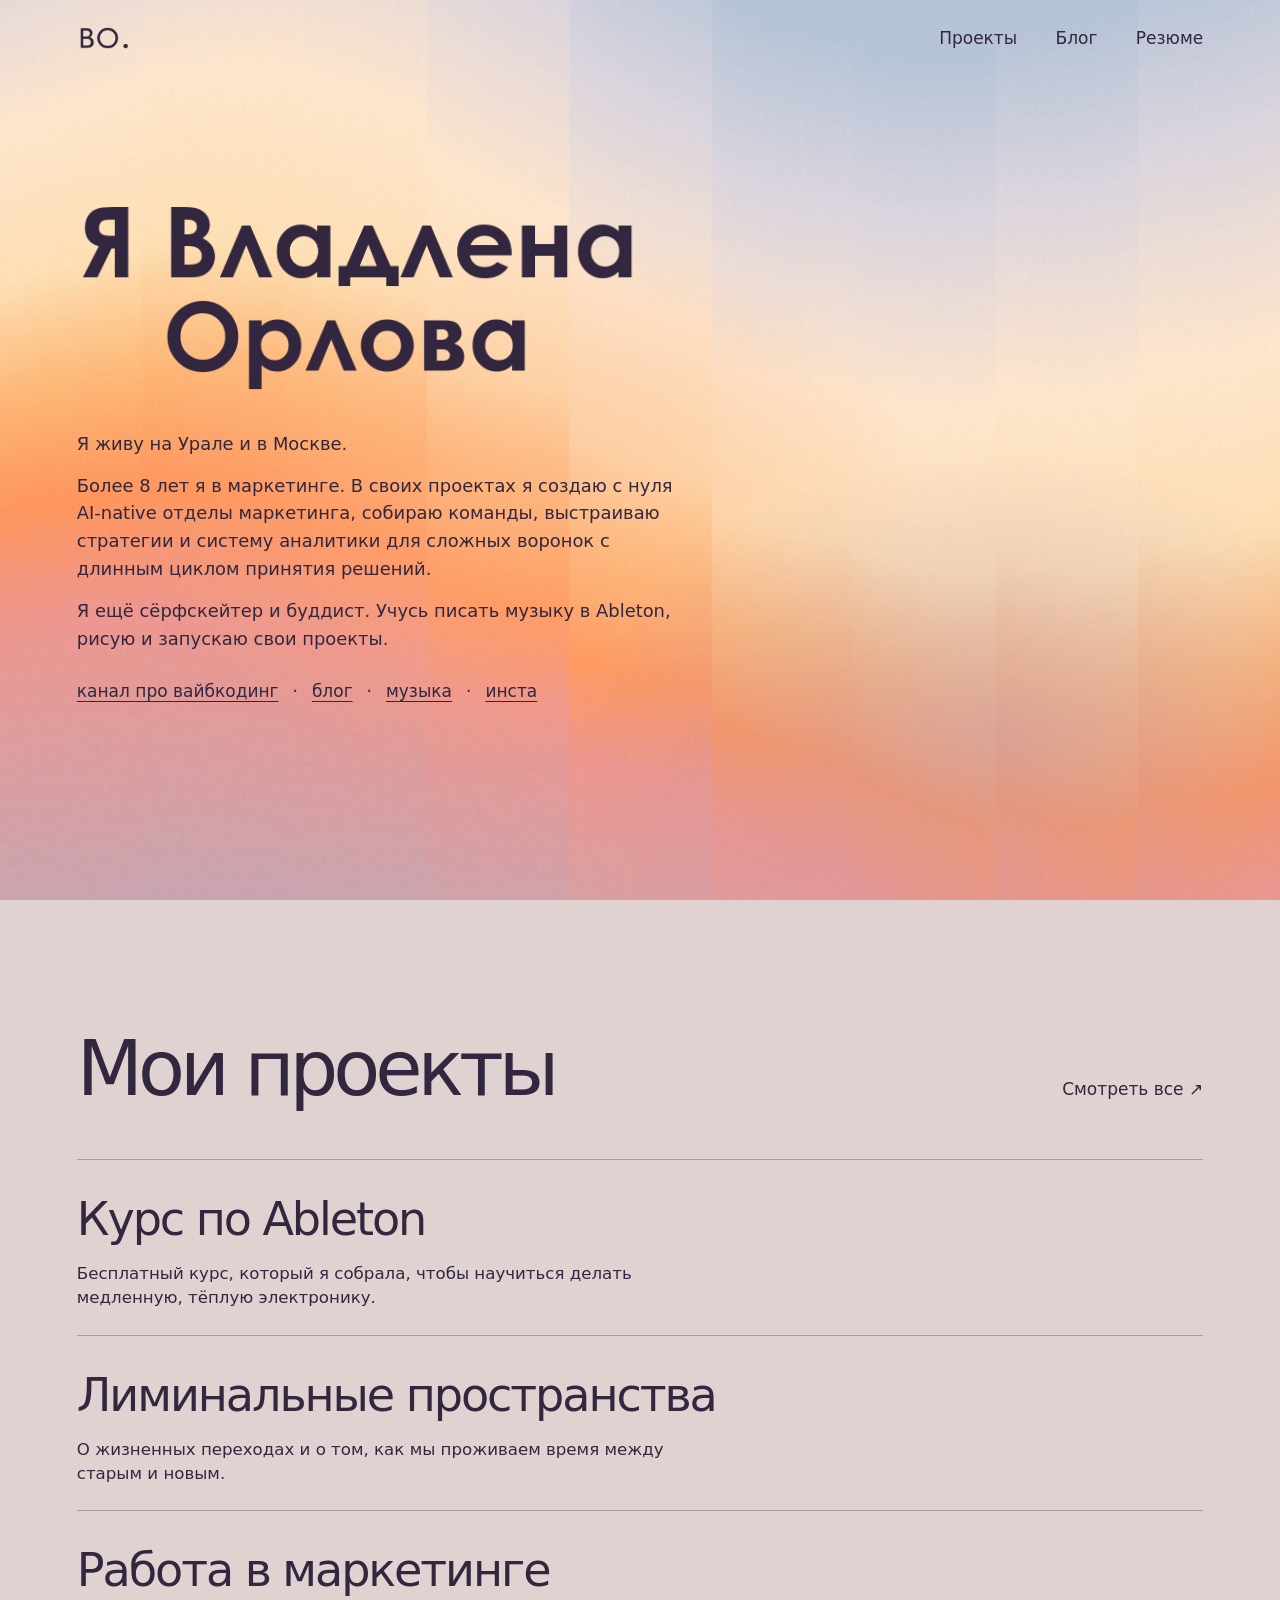
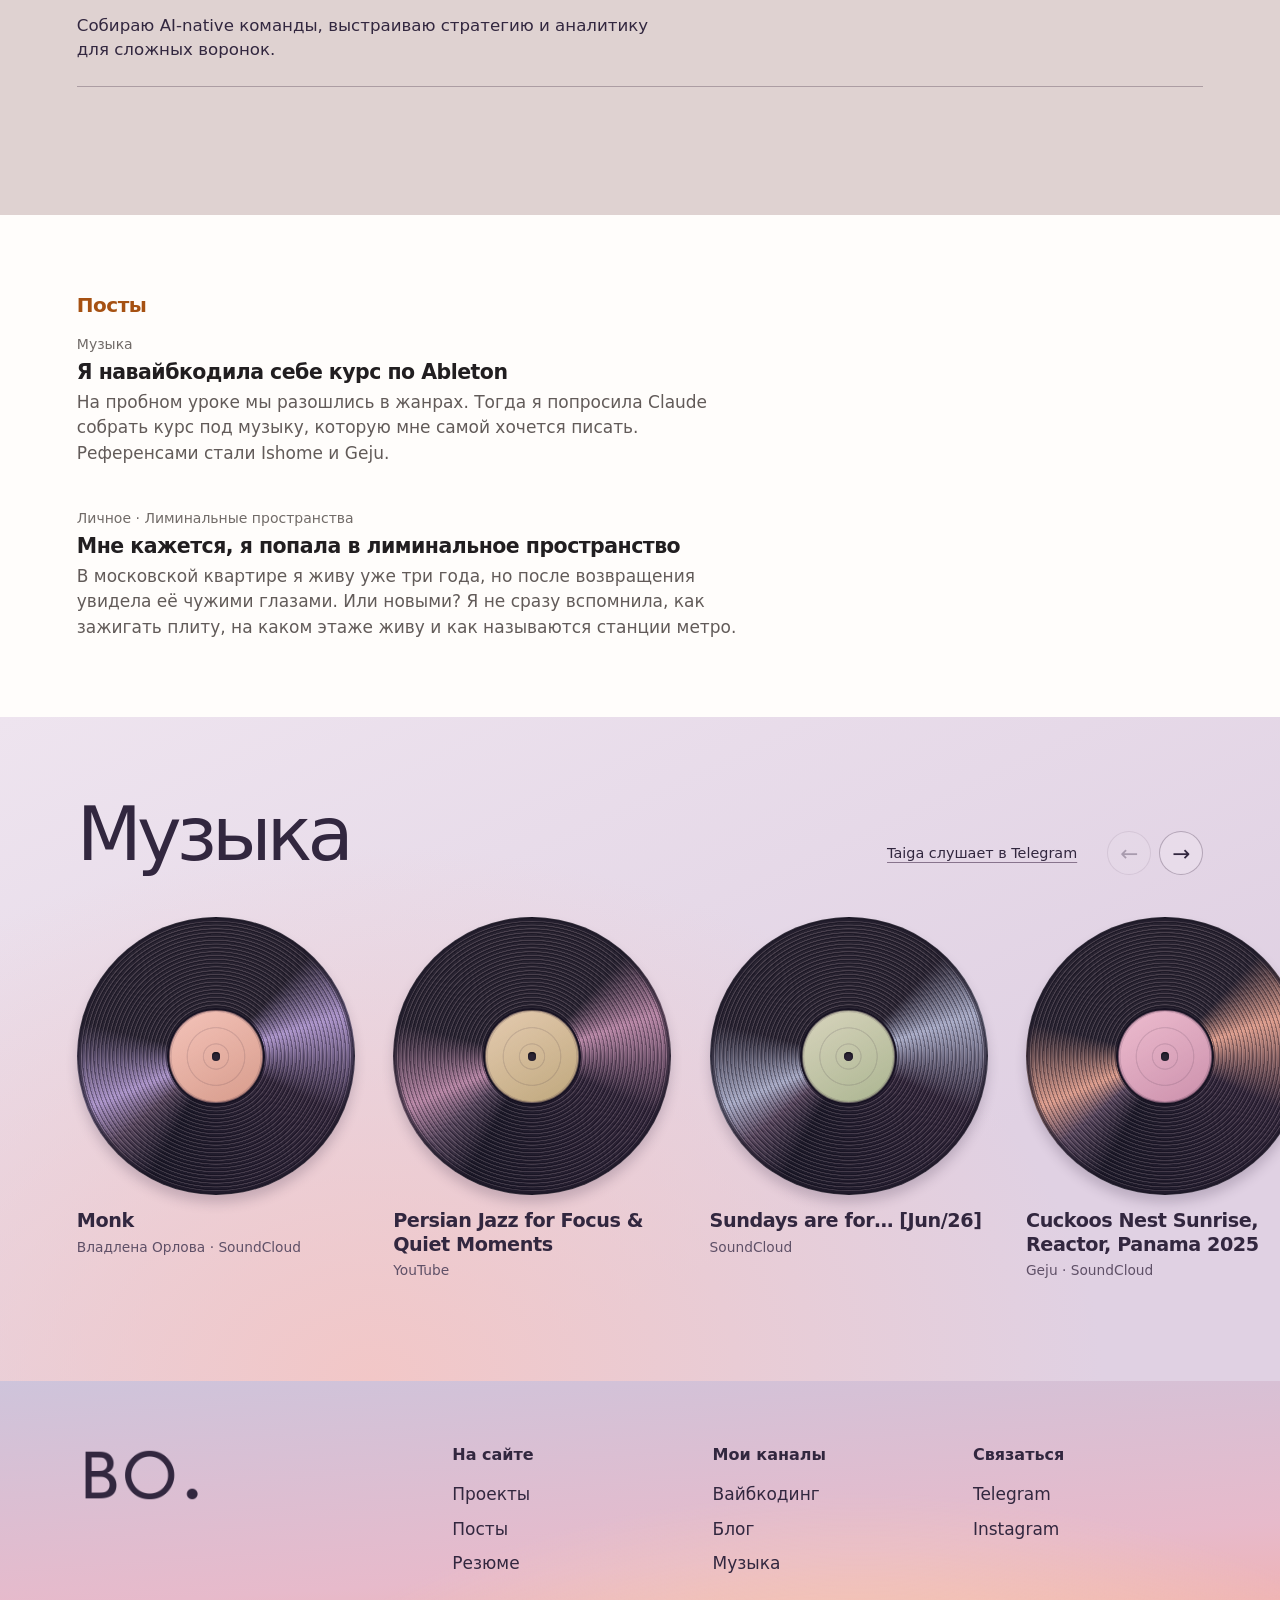
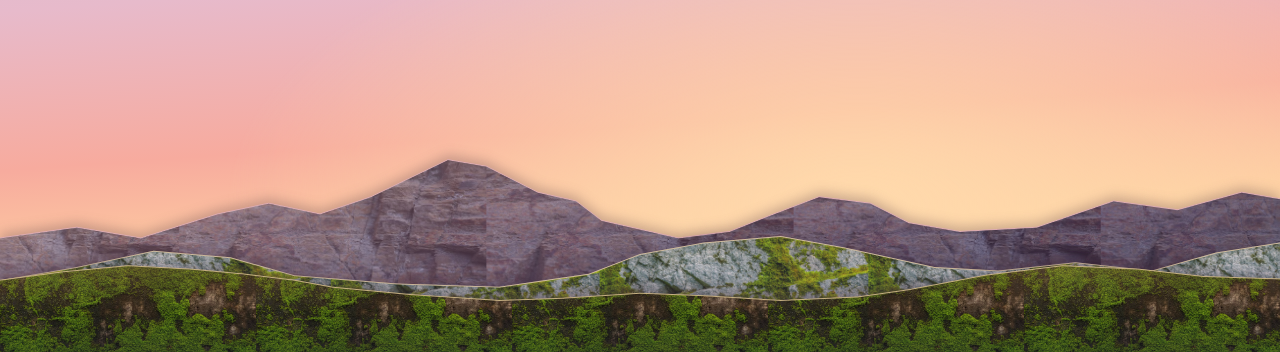
==== commit 25346242: "Publish the music gallery" ====
--- a/index.html
+++ b/index.html
@@ -1,3 +1,3 @@
-<!doctype html><html lang="ru"><head><meta charset="utf-8"><meta name="viewport" content="width=device-width,initial-scale=1"><title>Владлена Орлова — личный сайт</title>  <script type="module" crossorigin src="/assets/index-BWgs8Otv.js"></script>
-  <link rel="stylesheet" crossorigin href="/assets/index-4FtGQAnZ.css">
+<!doctype html><html lang="ru"><head><meta charset="utf-8"><meta name="viewport" content="width=device-width,initial-scale=1"><title>Владлена Орлова — личный сайт</title>  <script type="module" crossorigin src="/assets/index-Dz8hJ-Db.js"></script>
+  <link rel="stylesheet" crossorigin href="/assets/index-DWHqB2Wf.css">
 </head><body><div id="root"></div></body></html>
--- a/assets/index-DWHqB2Wf.css
+++ b/assets/index-DWHqB2Wf.css
@@ -0,0 +1 @@
+.music-gallery{--record-width:clamp(164px, 22vw, 278px);color:#32273f;background:radial-gradient(at 29% 100%,#f2c7c7,#0000 57%),linear-gradient(155deg,#eee4ef,#e0d1e3 70%);padding-block:clamp(44px,6vw,92px)}.music-heading{padding-inline:var(--edge);flex-wrap:wrap;justify-content:space-between;align-items:end;gap:16px 24px;display:flex}.music-heading h2{font-size:clamp(40px,5.9vw,84px)}.music-actions,.music-controls{align-items:center;display:flex}.music-actions{flex-wrap:wrap;gap:8px clamp(12px,3vw,30px)}.music-actions>a{text-underline-offset:.25em;padding-block:7px;font-size:.9rem;-webkit-text-decoration:underline #88748d;text-decoration:underline #88748d}.music-controls{gap:8px}.music-controls button{appearance:none;cursor:pointer;background:#fff7fb30;border:1px solid #65546c67;border-radius:50%;place-items:center;block-size:44px;inline-size:44px;padding:0;font:1.35rem/1 system-ui,sans-serif;display:grid}.music-controls button:hover:not(:disabled){background:#fff7fbc0}.music-controls button:disabled{opacity:.33;cursor:default}.music-records{inline-size:100%;min-inline-size:0;padding:clamp(24px, 4vw, 42px) var(--edge) 16px;overscroll-behavior-inline:contain;scroll-padding-inline:var(--edge);scroll-snap-type:x mandatory;scrollbar-width:thin;scrollbar-color:#9d849c #ffffff35;gap:clamp(22px,3vw,50px);margin:0;list-style:none;display:flex;overflow-x:auto}.music-records>li{flex:0 0 var(--record-width);scroll-snap-align:start;min-inline-size:0}.music-record{padding-bottom:8px;display:block}.music-record:hover{text-decoration:none}.music-record:hover h3{text-underline-offset:.22em;text-decoration:underline}.music-disc{aspect-ratio:1;background:repeating-radial-gradient(circle at center, #0c071557 0 .9px, #f6dbe029 1.5px 2.1px, transparent 2.4px 3.8px), conic-gradient(from 14deg, #282331, #282331 8%, var(--record-glow) 16%, #302539 28%, #1b1928 54%, #57465d 60%, var(--record-glow) 65%, #282331 75%);border:1px solid #17162280;border-radius:50%;place-items:center;margin-bottom:14px;transition:transform .3s;display:grid;box-shadow:0 8px 12px #36274235,inset 0 0 0 3px #211b2a92}.music-record:hover .music-disc,.music-record:focus-visible .music-disc{transform:rotate(8deg)}.music-disc-label{aspect-ratio:1;background:repeating-radial-gradient(circle at center, transparent 0 18%, #27172e1e 19% 20%, transparent 21% 25%), linear-gradient(150deg, #f8dee671, #372a4a24), var(--record-label);border:1px solid #2013297a;border-radius:50%;place-items:center;inline-size:34%;display:grid;position:relative;box-shadow:0 0 0 2px #181323}.music-disc-label:after{content:"";aspect-ratio:1;background:#2b2434;border-radius:50%;inline-size:9%;box-shadow:inset 0 1px 2px #0c0a13}.music-record h3{letter-spacing:-.022em;overflow-wrap:anywhere;font-size:clamp(1rem,1.5vw,1.3rem);font-weight:650;line-height:1.22}.music-record-meta{color:#5f5067;margin-top:5px;font-size:.86rem;line-height:1.35;display:block}@media (prefers-reduced-motion:reduce){.music-disc{transition:none}.music-record:hover .music-disc,.music-record:focus-visible .music-disc{transform:none}}*{box-sizing:border-box}:root{--edge:clamp(20px,6vw,110px);--lightningcss-light: ;--lightningcss-dark:initial;color-scheme:dark}body{color:#fff4e9;isolation:isolate;background:#202335;margin:0;font:17px/1.55 system-ui,sans-serif}.terrain{z-index:-1;pointer-events:none;background:#202335 url(/art/relief.png) 50%/cover;position:fixed;inset:0}.terrain:after{content:"";opacity:.085;mix-blend-mode:soft-light;background:url(/art/grain.png);position:absolute;inset:0}header,.hero,.work,.journal{padding-inline:var(--edge)}header,nav,.sectionhead,.journal a{justify-content:space-between;align-items:center;gap:clamp(14px,3vw,52px);display:flex}header{height:76px}.signature{letter-spacing:-.12em;font:italic 700 34px Georgia,serif}a,button{color:inherit}a{text-decoration:none}a:hover{text-underline-offset:.22em;text-decoration:underline}a:focus-visible,button:focus-visible{outline-offset:5px;outline:2px solid #ffe9c2}.hero{align-items:center;min-height:calc(100svh - 76px);padding-bottom:11vh;display:flex;position:relative}.intro{text-shadow:0 1px 24px #171a2b70;max-width:760px}p,h1,h2,h3{margin:0}h1,h2,h3{font-family:PT Serif,Georgia,serif;font-weight:400}h1{letter-spacing:-.07em;margin:.12em 0 .28em;font-size:clamp(76px,9vw,154px);line-height:.95}h1 br{display:none}h1 br:after{content:" "}.bio{max-width:35ch;font-size:clamp(17px,1.4vw,23px)}.work,.journal{padding-block:clamp(64px,10vw,150px)}h2{letter-spacing:-.065em;font-size:clamp(44px,6vw,100px);line-height:1.08}.sectionhead{align-items:baseline}.pair{margin-top:48px}.project{border-top:1px solid #f3e7d95c;padding:24px 0;display:block}.project:last-child{border-bottom:1px solid #f3e7d95c}h3{letter-spacing:-.045em;font-size:clamp(26px,3.6vw,62px)}.cover{display:none}@media (width<=600px){header{height:64px}nav{font-size:14px}.hero{min-height:calc(100svh - 64px)}h1{max-width:6ch}.sectionhead{flex-wrap:wrap;gap:10px}.pair{margin-top:24px}}:root{--lightningcss-light:initial;--lightningcss-dark: ;color-scheme:light;color:#32273f}body{color:#32273f;background:#dfd2d1}.terrain{background:#dfd2d1 url(/art/predawn.jpg) 50%/100% 100%}.terrain:before{content:"";pointer-events:none;background:url(/art/sunrise.jpg) 50%/100% 100%;animation:85s ease-in-out forwards dawn;position:absolute;inset:0}@keyframes dawn{0%{opacity:0}to{opacity:1}}.terrain:after{opacity:.03}.signature img{width:54px;display:block}.intro{text-shadow:none}h1{width:clamp(290px,44vw,750px);max-width:none;margin:0 0 clamp(22px,3vw,45px);line-height:0}h1 img{width:100%;height:auto;display:block}h1 img+img{width:66%;margin:.1em 0 0 15%}.hero{padding-bottom:7vh}.bio{text-wrap:pretty;max-width:54ch}.bio p+p{margin-top:.8em}a:focus-visible,button:focus-visible{outline-color:#403256}h2,h3{font-family:system-ui,sans-serif;font-weight:400}.project,.project:last-child{border-color:#49334855}@media (width<=600px){h1{width:min(88vw,440px)}.signature img{width:42px}.intro{width:100%}.hero{align-items:center}.bio{max-width:100%}.hero{padding-top:30px}}@media (prefers-reduced-motion:reduce){.terrain:before{opacity:.4;animation:none}}.journal{color:#211e20;background:#fffdfb;padding-block:clamp(42px,6vw,90px)}.journal-feed{max-width:670px}.journal h2{letter-spacing:-.025em;color:#a65112;margin-bottom:16px;font:600 20px/1.3 system-ui,sans-serif}.journal article+article{margin-top:42px}.journal .post-meta{color:#716b68;margin:0 0 5px;font-size:14px;line-height:1.5}.journal h3{letter-spacing:-.025em;margin:0;font:650 clamp(19px,1.6vw,23px)/1.26 system-ui,sans-serif}.journal article>p:last-child{color:#625b59;margin:4px 0 0;font-size:17px;line-height:1.5}.terrain{overflow:hidden}.bloom{pointer-events:none;width:68%;height:65%;transition:transform 1.45s cubic-bezier(.16,.65,.25,1);position:absolute}.peach{background:radial-gradient(#ffae8078,#0000 66%);top:23%;left:6%}.lilac{background:radial-gradient(#b49ac578,#0000 68%);transition-duration:1.95s;top:49%;left:44%}@media (prefers-reduced-motion:reduce){.bloom{transition:none;transform:none!important}}.profile-links{flex-wrap:wrap;align-items:baseline;gap:4px 14px;margin:1.25em 0 0;padding:0;list-style:none;display:flex}.profile-links li+li:before{content:"·";margin-right:14px}.profile-links a{text-underline-offset:.22em;padding-block:4px;text-decoration:underline;display:inline-block}.colophon{color:#32273f;padding:clamp(42px,5vw,90px) var(--edge) clamp(190px,29vw,435px);isolation:isolate;background:radial-gradient(at 67% 74%,#ffdaac 0%,#ffcf9e00 52%),linear-gradient(176deg,#cec4db 0%,#e7bacb 35%,#f7ab9e 59%,#ffd4a1 78%,#c98891 100%);position:relative;overflow:hidden}.footer-landscape{z-index:-1;pointer-events:none;position:absolute;inset:0}.footer-cutout{inset-inline:0;filter:drop-shadow(0 -1px 0 var(--cut-edge)) drop-shadow(0 -4px 6px #41283a46);position:absolute;bottom:0}.footer-cutout:before{content:"";clip-path:var(--cut-shape);background:var(--cut-fill);position:absolute;inset:0}.footer-cutout-rock{--cut-edge:#dbaab0;--cut-shape:polygon(0 48%, 6% 43%, 11% 48%, 17% 37%, 21% 32%, 25% 37%, 29% 29%, 35% 12%, 38% 15%, 42% 27%, 45% 31%, 47% 40%, 53% 48%, 57% 45%, 60% 38%, 64% 29%, 68% 32%, 71% 41%, 75% 45%, 81% 43%, 87% 31%, 92% 35%, 97% 27%, 100% 30%, 100% 100%, 0 100%);--cut-fill:linear-gradient(168deg,#d197a179,#593d618c 65%,#3c3049a6), url(/art/footer-rock.avif) center 38% / clamp(210px,24vw,360px) auto repeat-x;height:clamp(155px,17vw,300px)}.footer-cutout-mossy-rock{--cut-edge:#ceba9c;--cut-shape:polygon(0 57%, 6% 49%, 12% 39%, 18% 43%, 23% 54%, 31% 59%, 39% 61%, 46% 53%, 50% 41%, 55% 34%, 61% 30%, 66% 37%, 73% 49%, 78% 51%, 84% 46%, 90% 51%, 95% 40%, 100% 34%, 100% 100%, 0 100%);--cut-fill:linear-gradient(180deg,#ac836455,#63566a45 52%,#50374599), url(/art/footer-mossy-rock.jpg) 62px 26% / clamp(190px,21vw,330px) auto repeat-x;height:clamp(106px,12.8vw,215px)}.footer-cutout-moss{--cut-edge:#c4ae81;--cut-shape:polygon(0 25%, 5% 18%, 10% 13%, 15% 16%, 19% 20%, 23% 25%, 26% 31%, 32% 37%, 39% 42%, 44% 40%, 50% 36%, 55% 38%, 61% 42%, 67% 39%, 71% 33%, 77% 21%, 83% 13%, 89% 16%, 94% 22%, 100% 24%, 100% 100%, 0 100%);--cut-fill:linear-gradient(180deg,#ad78536e,#574b3e1a 52%,#29293778), url(/art/footer-moss.avif) center 23% / clamp(180px,20vw,300px) auto repeat-x;height:clamp(78px,9.4vw,170px);bottom:clamp(-24px,-1.5vw,-12px)}.footer-links{grid-template-columns:1.5fr repeat(3,1fr);gap:30px;display:grid}.footer-links h2{letter-spacing:normal;margin-bottom:12px;font:600 16px/1.3 system-ui,sans-serif}.footer-links a{width:fit-content;padding-block:4px;display:block}.footer-mark img{width:clamp(75px,10vw,160px)}.colophon a:focus-visible{outline-color:#403256}@media (width<=650px){.footer-links{grid-template-columns:1fr 1fr;gap:24px 16px}}.project-description{max-width:56ch;margin-top:7px;font-size:clamp(15px,1.3vw,18px);line-height:1.45}
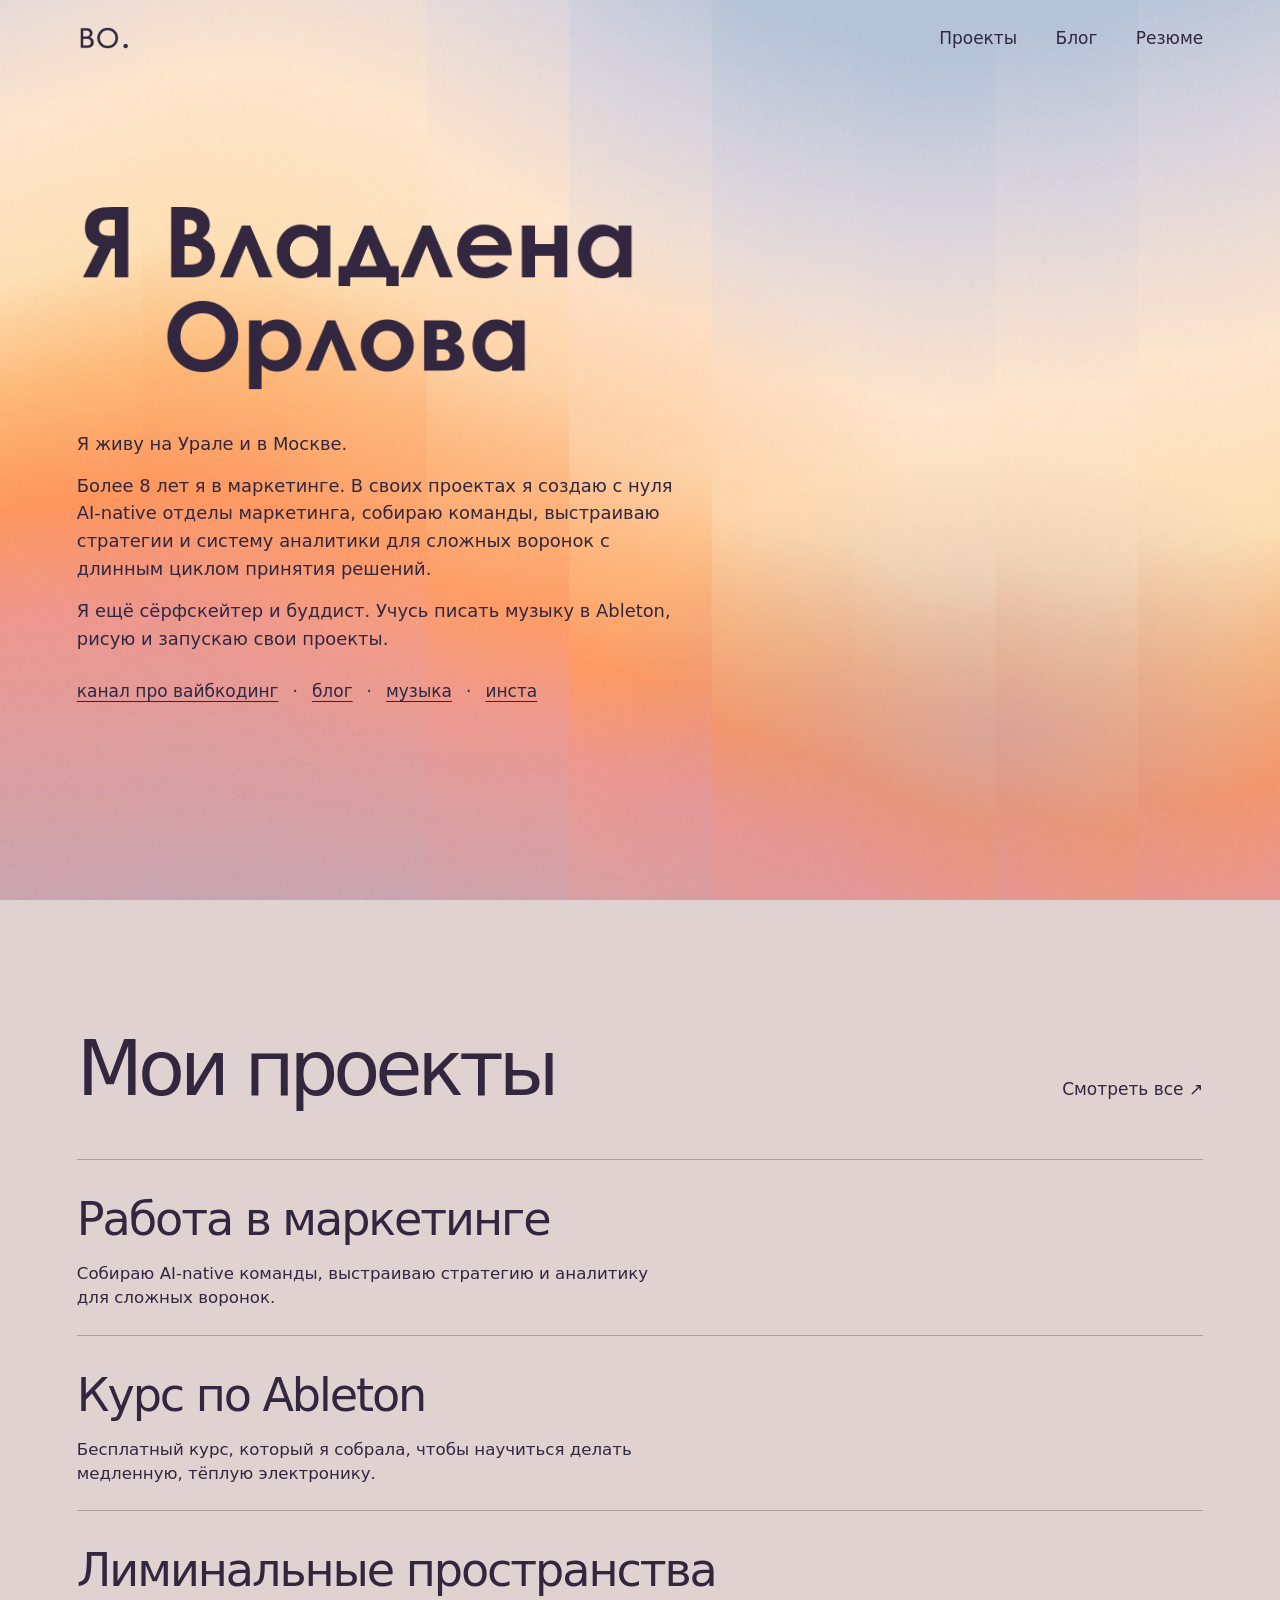
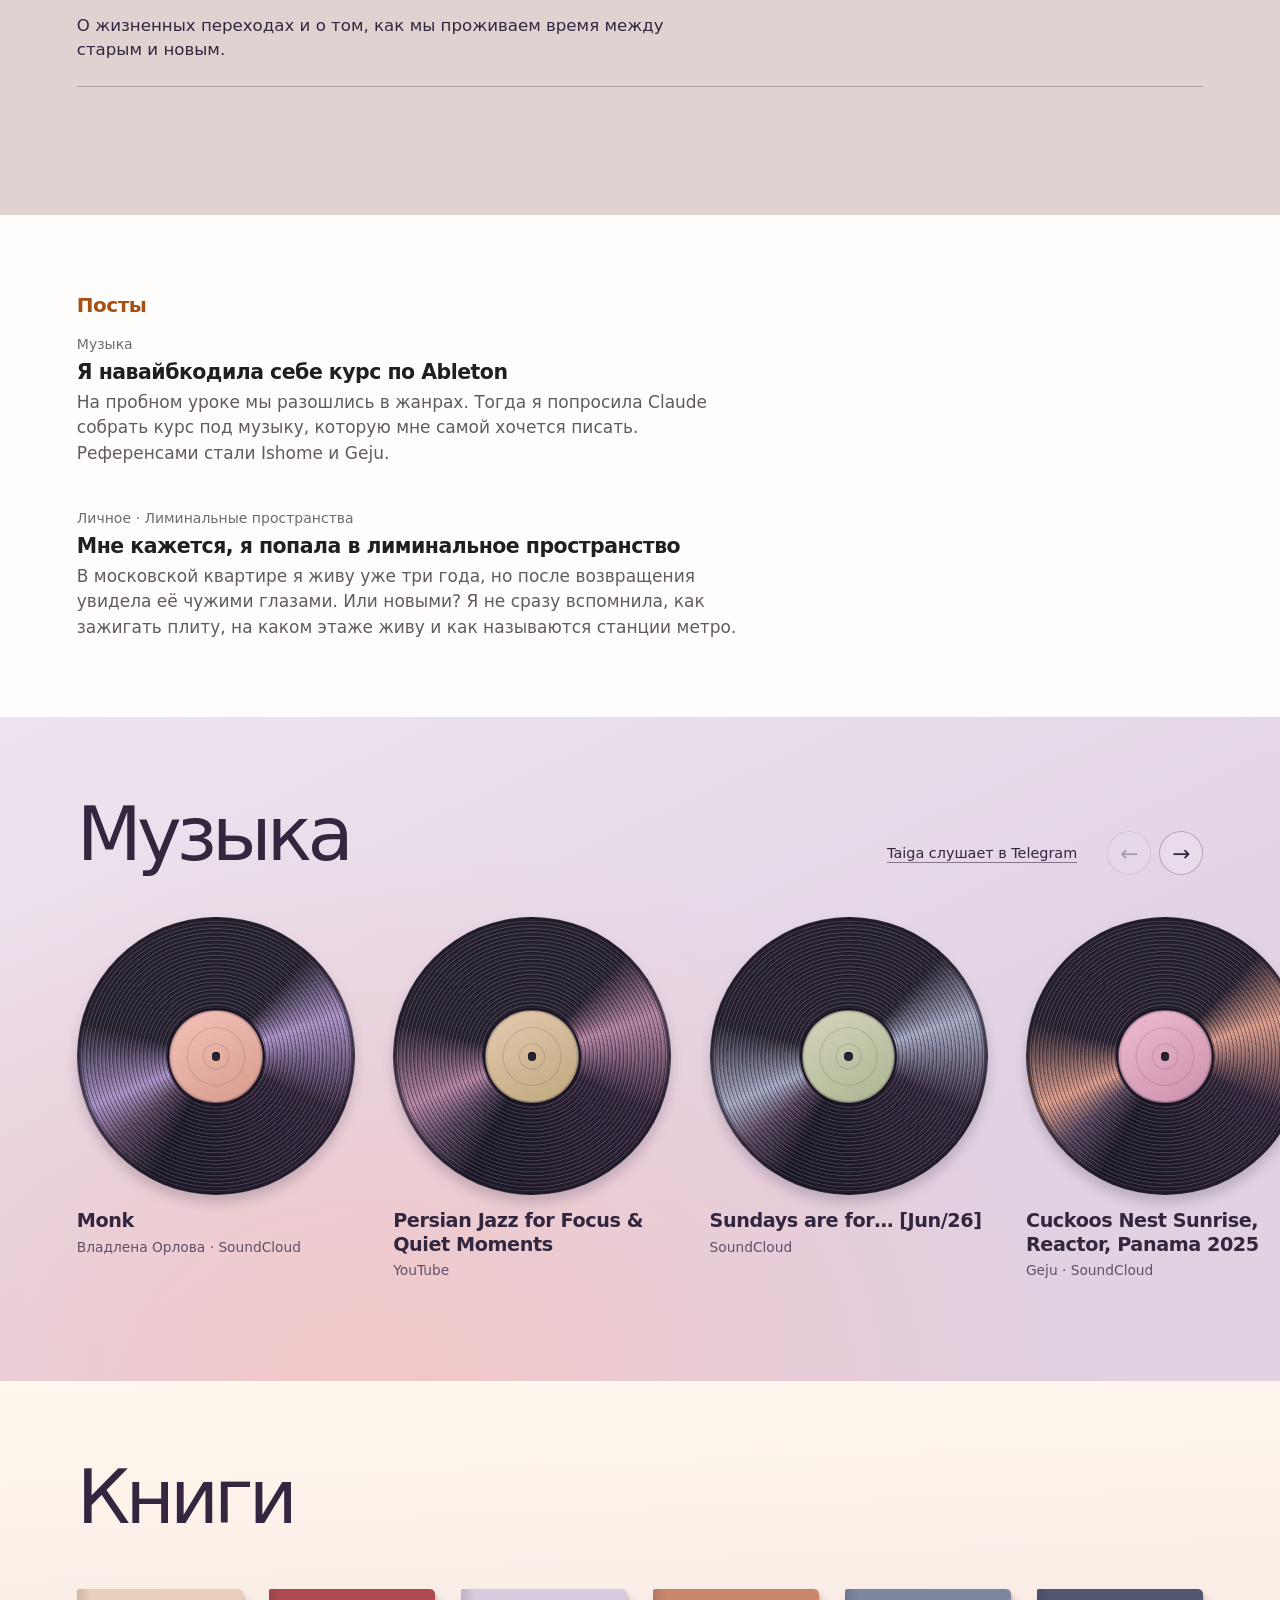
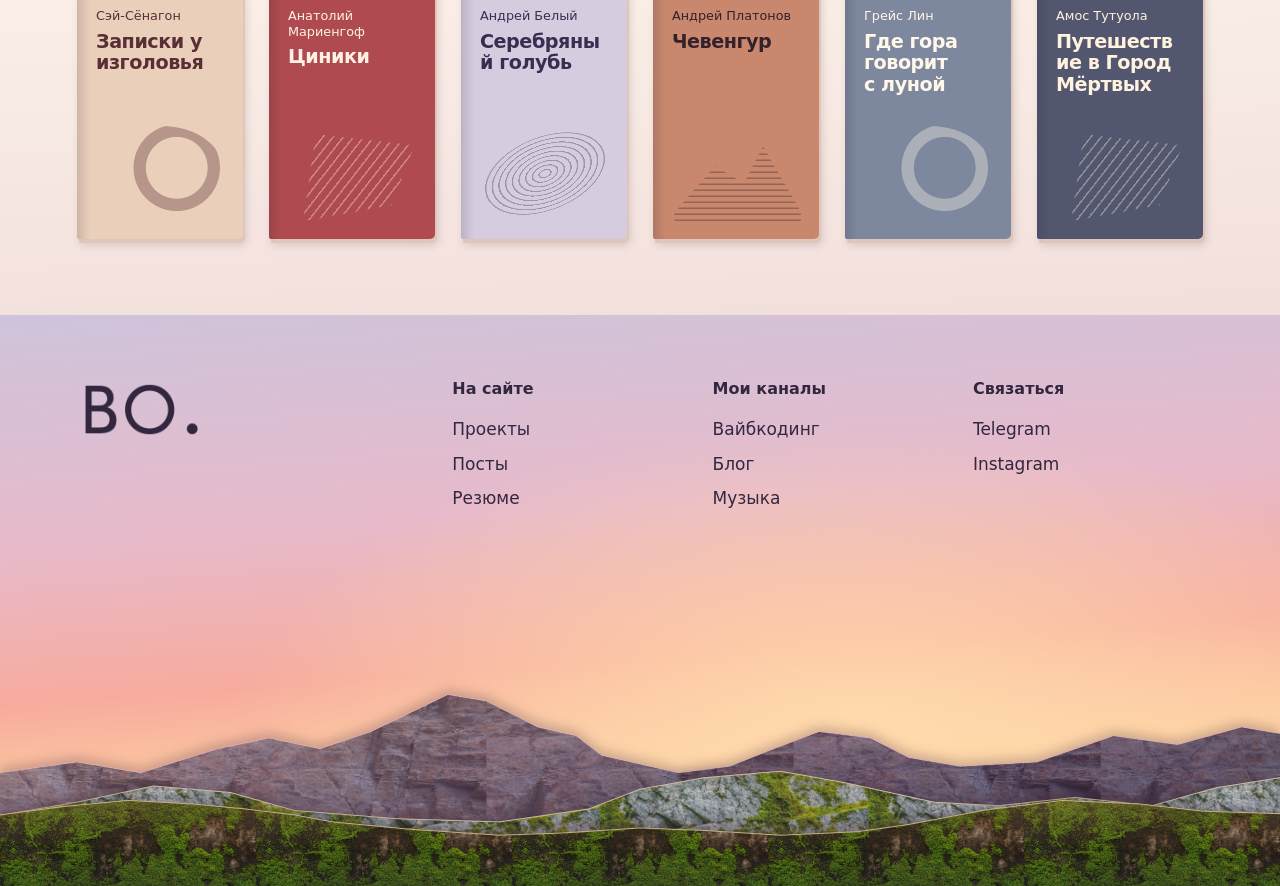
==== commit 701ccba2: "Publish the bookshelf and reordered projects" ====
--- a/index.html
+++ b/index.html
@@ -1,3 +1,3 @@
-<!doctype html><html lang="ru"><head><meta charset="utf-8"><meta name="viewport" content="width=device-width,initial-scale=1"><title>Владлена Орлова — личный сайт</title>  <script type="module" crossorigin src="/assets/index-Dz8hJ-Db.js"></script>
-  <link rel="stylesheet" crossorigin href="/assets/index-DWHqB2Wf.css">
+<!doctype html><html lang="ru"><head><meta charset="utf-8"><meta name="viewport" content="width=device-width,initial-scale=1"><title>Владлена Орлова — личный сайт</title>  <script type="module" crossorigin src="/assets/index-p3_oT_yO.js"></script>
+  <link rel="stylesheet" crossorigin href="/assets/index-BFSk-z4_.css">
 </head><body><div id="root"></div></body></html>
--- a/assets/index-BFSk-z4_.css
+++ b/assets/index-BFSk-z4_.css
@@ -0,0 +1 @@
+.music-gallery{--record-width:clamp(164px, 22vw, 278px);color:#32273f;background:radial-gradient(at 29% 100%,#f2c7c7,#0000 57%),linear-gradient(155deg,#eee4ef,#e0d1e3 70%);padding-block:clamp(44px,6vw,92px)}.music-heading{padding-inline:var(--edge);flex-wrap:wrap;justify-content:space-between;align-items:end;gap:16px 24px;display:flex}.music-heading h2{font-size:clamp(40px,5.9vw,84px)}.music-actions,.music-controls{align-items:center;display:flex}.music-actions{flex-wrap:wrap;gap:8px clamp(12px,3vw,30px)}.music-actions>a{text-underline-offset:.25em;padding-block:7px;font-size:.9rem;-webkit-text-decoration:underline #88748d;text-decoration:underline #88748d}.music-controls{gap:8px}.music-controls button{appearance:none;cursor:pointer;background:#fff7fb30;border:1px solid #65546c67;border-radius:50%;place-items:center;block-size:44px;inline-size:44px;padding:0;font:1.35rem/1 system-ui,sans-serif;display:grid}.music-controls button:hover:not(:disabled){background:#fff7fbc0}.music-controls button:disabled{opacity:.33;cursor:default}.music-records{inline-size:100%;min-inline-size:0;padding:clamp(24px, 4vw, 42px) var(--edge) 16px;overscroll-behavior-inline:contain;scroll-padding-inline:var(--edge);scroll-snap-type:x mandatory;scrollbar-width:thin;scrollbar-color:#9d849c #ffffff35;gap:clamp(22px,3vw,50px);margin:0;list-style:none;display:flex;overflow-x:auto}.music-records>li{flex:0 0 var(--record-width);scroll-snap-align:start;min-inline-size:0}.music-record{padding-bottom:8px;display:block}.music-record:hover{text-decoration:none}.music-record:hover h3{text-underline-offset:.22em;text-decoration:underline}.music-disc{aspect-ratio:1;background:repeating-radial-gradient(circle at center, #0c071557 0 .9px, #f6dbe029 1.5px 2.1px, transparent 2.4px 3.8px), conic-gradient(from 14deg, #282331, #282331 8%, var(--record-glow) 16%, #302539 28%, #1b1928 54%, #57465d 60%, var(--record-glow) 65%, #282331 75%);border:1px solid #17162280;border-radius:50%;place-items:center;margin-bottom:14px;animation:2.8s linear infinite paused spin-record;display:grid;box-shadow:0 8px 12px #36274235,inset 0 0 0 3px #211b2a92}.music-record:hover .music-disc,.music-record:focus-visible .music-disc{animation-play-state:running}@keyframes spin-record{to{transform:rotate(1turn)}}.music-disc-label{aspect-ratio:1;background:repeating-radial-gradient(circle at center, transparent 0 18%, #27172e1e 19% 20%, transparent 21% 25%), linear-gradient(150deg, #f8dee671, #372a4a24), var(--record-label);border:1px solid #2013297a;border-radius:50%;place-items:center;inline-size:34%;display:grid;position:relative;box-shadow:0 0 0 2px #181323}.music-disc-label:after{content:"";aspect-ratio:1;background:#2b2434;border-radius:50%;inline-size:9%;box-shadow:inset 0 1px 2px #0c0a13}.music-record h3{letter-spacing:-.022em;overflow-wrap:anywhere;font-size:clamp(1rem,1.5vw,1.3rem);font-weight:650;line-height:1.22}.music-record-meta{color:#5f5067;margin-top:5px;font-size:.86rem;line-height:1.35;display:block}@media (prefers-reduced-motion:reduce){.music-disc{animation:none}}.bookshelf{padding:clamp(44px, 6vw, 92px) var(--edge);color:#32273f;background:linear-gradient(178deg,#fff8ef,#f2dfdb)}.bookshelf h2{margin-bottom:clamp(25px,4vw,50px);font-size:clamp(40px,5.9vw,84px)}.book-covers{grid-template-columns:repeat(6,minmax(0,1fr));gap:clamp(14px,2vw,30px);margin:0;padding:0;list-style:none;display:grid}.book-cover{isolation:isolate;aspect-ratio:2/3;min-height:175px;color:var(--book-ink);background:linear-gradient(90deg, #261a3026, #261a300c 5%, transparent 8%), var(--book-paper);border-radius:2px 5px 5px 2px;padding:clamp(13px,1.5vw,24px);position:relative;overflow:hidden;box-shadow:2px 4px #dec7ba,3px 6px 9px #503b452f}.book-cover h3{letter-spacing:-.025em;overflow-wrap:anywhere;text-wrap:balance;margin-top:.46rem;font:650 clamp(.98rem,1.5vw,1.55rem)/1.12 system-ui,sans-serif;position:relative}.book-author{font-size:clamp(.72rem,1vw,.94rem);line-height:1.2;display:block}.book-ornament{z-index:-1;opacity:.36;height:38%;position:absolute;inset:auto 11% 7% 13%}.book-ornament-moon{background:radial-gradient(circle at 62% 44%,#0000 32%,currentColor 33% 45%,#0000 46%);border-radius:50%}.book-ornament-stripes{clip-path:polygon(10% 100%,20% 8%,98% 20%,80% 83%);background:repeating-linear-gradient(128deg,currentColor 0 1px,#0000 2px 8px)}.book-ornament-orbit{background:repeating-radial-gradient(#0000 0 5px,currentColor 6px 7px);border-radius:50%;transform:rotate(-22deg)scaleY(.77)}.book-ornament-horizon{clip-path:polygon(0 91%,32% 42%,55% 60%,70% 21%,100% 90%,100% 100%,0 100%);background:repeating-linear-gradient(0deg,currentColor 0 1px,#0000 2px 6px)}@media (width<=850px){.book-covers{grid-template-columns:repeat(3,minmax(0,1fr))}.book-cover{min-height:0}}@media (width<=480px){.book-covers{grid-template-columns:repeat(2,minmax(0,1fr))}}*{box-sizing:border-box}:root{--edge:clamp(20px,6vw,110px);--lightningcss-light: ;--lightningcss-dark:initial;color-scheme:dark}body{color:#fff4e9;isolation:isolate;background:#202335;margin:0;font:17px/1.55 system-ui,sans-serif}.terrain{z-index:-1;pointer-events:none;background:#202335 url(/art/relief.png) 50%/cover;position:fixed;inset:0}.terrain:after{content:"";opacity:.085;mix-blend-mode:soft-light;background:url(/art/grain.png);position:absolute;inset:0}header,.hero,.work,.journal{padding-inline:var(--edge)}header,nav,.sectionhead,.journal a{justify-content:space-between;align-items:center;gap:clamp(14px,3vw,52px);display:flex}header{height:76px}.signature{letter-spacing:-.12em;font:italic 700 34px Georgia,serif}a,button{color:inherit}a{text-decoration:none}a:hover{text-underline-offset:.22em;text-decoration:underline}a:focus-visible,button:focus-visible{outline-offset:5px;outline:2px solid #ffe9c2}.hero{align-items:center;min-height:calc(100svh - 76px);padding-bottom:11vh;display:flex;position:relative}.intro{text-shadow:0 1px 24px #171a2b70;max-width:760px}p,h1,h2,h3{margin:0}h1,h2,h3{font-family:PT Serif,Georgia,serif;font-weight:400}h1{letter-spacing:-.07em;margin:.12em 0 .28em;font-size:clamp(76px,9vw,154px);line-height:.95}h1 br{display:none}h1 br:after{content:" "}.bio{max-width:35ch;font-size:clamp(17px,1.4vw,23px)}.work,.journal{padding-block:clamp(64px,10vw,150px)}h2{letter-spacing:-.065em;font-size:clamp(44px,6vw,100px);line-height:1.08}.sectionhead{align-items:baseline}.pair{margin-top:48px}.project{border-top:1px solid #f3e7d95c;padding:24px 0;display:block}.project:last-child{border-bottom:1px solid #f3e7d95c}h3{letter-spacing:-.045em;font-size:clamp(26px,3.6vw,62px)}.cover{display:none}@media (width<=600px){header{height:64px}nav{font-size:14px}.hero{min-height:calc(100svh - 64px)}h1{max-width:6ch}.sectionhead{flex-wrap:wrap;gap:10px}.pair{margin-top:24px}}:root{--lightningcss-light:initial;--lightningcss-dark: ;color-scheme:light;color:#32273f}body{color:#32273f;background:#dfd2d1}.terrain{background:#dfd2d1 url(/art/predawn.jpg) 50%/100% 100%}.terrain:before{content:"";pointer-events:none;background:url(/art/sunrise.jpg) 50%/100% 100%;animation:85s ease-in-out forwards dawn;position:absolute;inset:0}@keyframes dawn{0%{opacity:0}to{opacity:1}}.terrain:after{opacity:.03}.signature img{width:54px;display:block}.intro{text-shadow:none}h1{width:clamp(290px,44vw,750px);max-width:none;margin:0 0 clamp(22px,3vw,45px);line-height:0}h1 img{width:100%;height:auto;display:block}h1 img+img{width:66%;margin:.1em 0 0 15%}.hero{padding-bottom:7vh}.bio{text-wrap:pretty;max-width:54ch}.bio p+p{margin-top:.8em}a:focus-visible,button:focus-visible{outline-color:#403256}h2,h3{font-family:system-ui,sans-serif;font-weight:400}.project,.project:last-child{border-color:#49334855}@media (width<=600px){h1{width:min(88vw,440px)}.signature img{width:42px}.intro{width:100%}.hero{align-items:center}.bio{max-width:100%}.hero{padding-top:30px}}@media (prefers-reduced-motion:reduce){.terrain:before{opacity:.4;animation:none}}.journal{color:#211e20;background:#fffdfb;padding-block:clamp(42px,6vw,90px)}.journal-feed{max-width:670px}.journal h2{letter-spacing:-.025em;color:#a65112;margin-bottom:16px;font:600 20px/1.3 system-ui,sans-serif}.journal article+article{margin-top:42px}.journal .post-meta{color:#716b68;margin:0 0 5px;font-size:14px;line-height:1.5}.journal h3{letter-spacing:-.025em;margin:0;font:650 clamp(19px,1.6vw,23px)/1.26 system-ui,sans-serif}.journal article>p:last-child{color:#625b59;margin:4px 0 0;font-size:17px;line-height:1.5}.terrain{overflow:hidden}.bloom{pointer-events:none;width:68%;height:65%;transition:transform 1.45s cubic-bezier(.16,.65,.25,1);position:absolute}.peach{background:radial-gradient(#ffae8078,#0000 66%);top:23%;left:6%}.lilac{background:radial-gradient(#b49ac578,#0000 68%);transition-duration:1.95s;top:49%;left:44%}@media (prefers-reduced-motion:reduce){.bloom{transition:none;transform:none!important}}.profile-links{flex-wrap:wrap;align-items:baseline;gap:4px 14px;margin:1.25em 0 0;padding:0;list-style:none;display:flex}.profile-links li+li:before{content:"·";margin-right:14px}.profile-links a{text-underline-offset:.22em;padding-block:4px;text-decoration:underline;display:inline-block}.colophon{color:#32273f;padding:clamp(42px,5vw,90px) var(--edge) clamp(190px,29vw,435px);isolation:isolate;background:radial-gradient(at 67% 74%,#ffdaac 0%,#ffcf9e00 52%),linear-gradient(176deg,#cec4db 0%,#e7bacb 35%,#f7ab9e 59%,#ffd4a1 78%,#c98891 100%);position:relative;overflow:hidden}.footer-landscape{z-index:-1;pointer-events:none;position:absolute;inset:0}.footer-cutout{inset-inline:0;filter:drop-shadow(0 -1px 0 var(--cut-edge)) drop-shadow(0 -4px 6px #41283a46);position:absolute;bottom:0}.footer-cutout:before{content:"";clip-path:var(--cut-shape);background:var(--cut-fill);position:absolute;inset:0}.footer-cutout-rock{--cut-edge:#dbaab0;--cut-shape:polygon(0 48%, 6% 43%, 11% 48%, 17% 37%, 21% 32%, 25% 37%, 29% 29%, 35% 12%, 38% 15%, 42% 27%, 45% 31%, 47% 40%, 53% 48%, 57% 45%, 60% 38%, 64% 29%, 68% 32%, 71% 41%, 75% 45%, 81% 43%, 87% 31%, 92% 35%, 97% 27%, 100% 30%, 100% 100%, 0 100%);--cut-fill:linear-gradient(168deg,#d197a179,#593d618c 65%,#3c3049a6), url(/art/footer-rock.avif) center 38% / clamp(210px,24vw,360px) auto repeat-x;height:clamp(155px,17vw,300px)}.footer-cutout-mossy-rock{--cut-edge:#ceba9c;--cut-shape:polygon(0 57%, 6% 49%, 12% 39%, 18% 43%, 23% 54%, 31% 59%, 39% 61%, 46% 53%, 50% 41%, 55% 34%, 61% 30%, 66% 37%, 73% 49%, 78% 51%, 84% 46%, 90% 51%, 95% 40%, 100% 34%, 100% 100%, 0 100%);--cut-fill:linear-gradient(180deg,#ac836455,#63566a45 52%,#50374599), url(/art/footer-mossy-rock.jpg) 62px 26% / clamp(190px,21vw,330px) auto repeat-x;height:clamp(106px,12.8vw,215px)}.footer-cutout-moss{--cut-edge:#c4ae81;--cut-shape:polygon(0 25%, 5% 18%, 10% 13%, 15% 16%, 19% 20%, 23% 25%, 26% 31%, 32% 37%, 39% 42%, 44% 40%, 50% 36%, 55% 38%, 61% 42%, 67% 39%, 71% 33%, 77% 21%, 83% 13%, 89% 16%, 94% 22%, 100% 24%, 100% 100%, 0 100%);--cut-fill:linear-gradient(180deg,#ad78536e,#574b3e1a 52%,#29293778), url(/art/footer-moss.avif) center 23% / clamp(180px,20vw,300px) auto repeat-x;height:clamp(78px,9.4vw,170px);bottom:clamp(-24px,-1.5vw,-12px)}.footer-links{grid-template-columns:1.5fr repeat(3,1fr);gap:30px;display:grid}.footer-links h2{letter-spacing:normal;margin-bottom:12px;font:600 16px/1.3 system-ui,sans-serif}.footer-links a{width:fit-content;padding-block:4px;display:block}.footer-mark img{width:clamp(75px,10vw,160px)}.colophon a:focus-visible{outline-color:#403256}@media (width<=650px){.footer-links{grid-template-columns:1fr 1fr;gap:24px 16px}}.project-description{max-width:56ch;margin-top:7px;font-size:clamp(15px,1.3vw,18px);line-height:1.45}
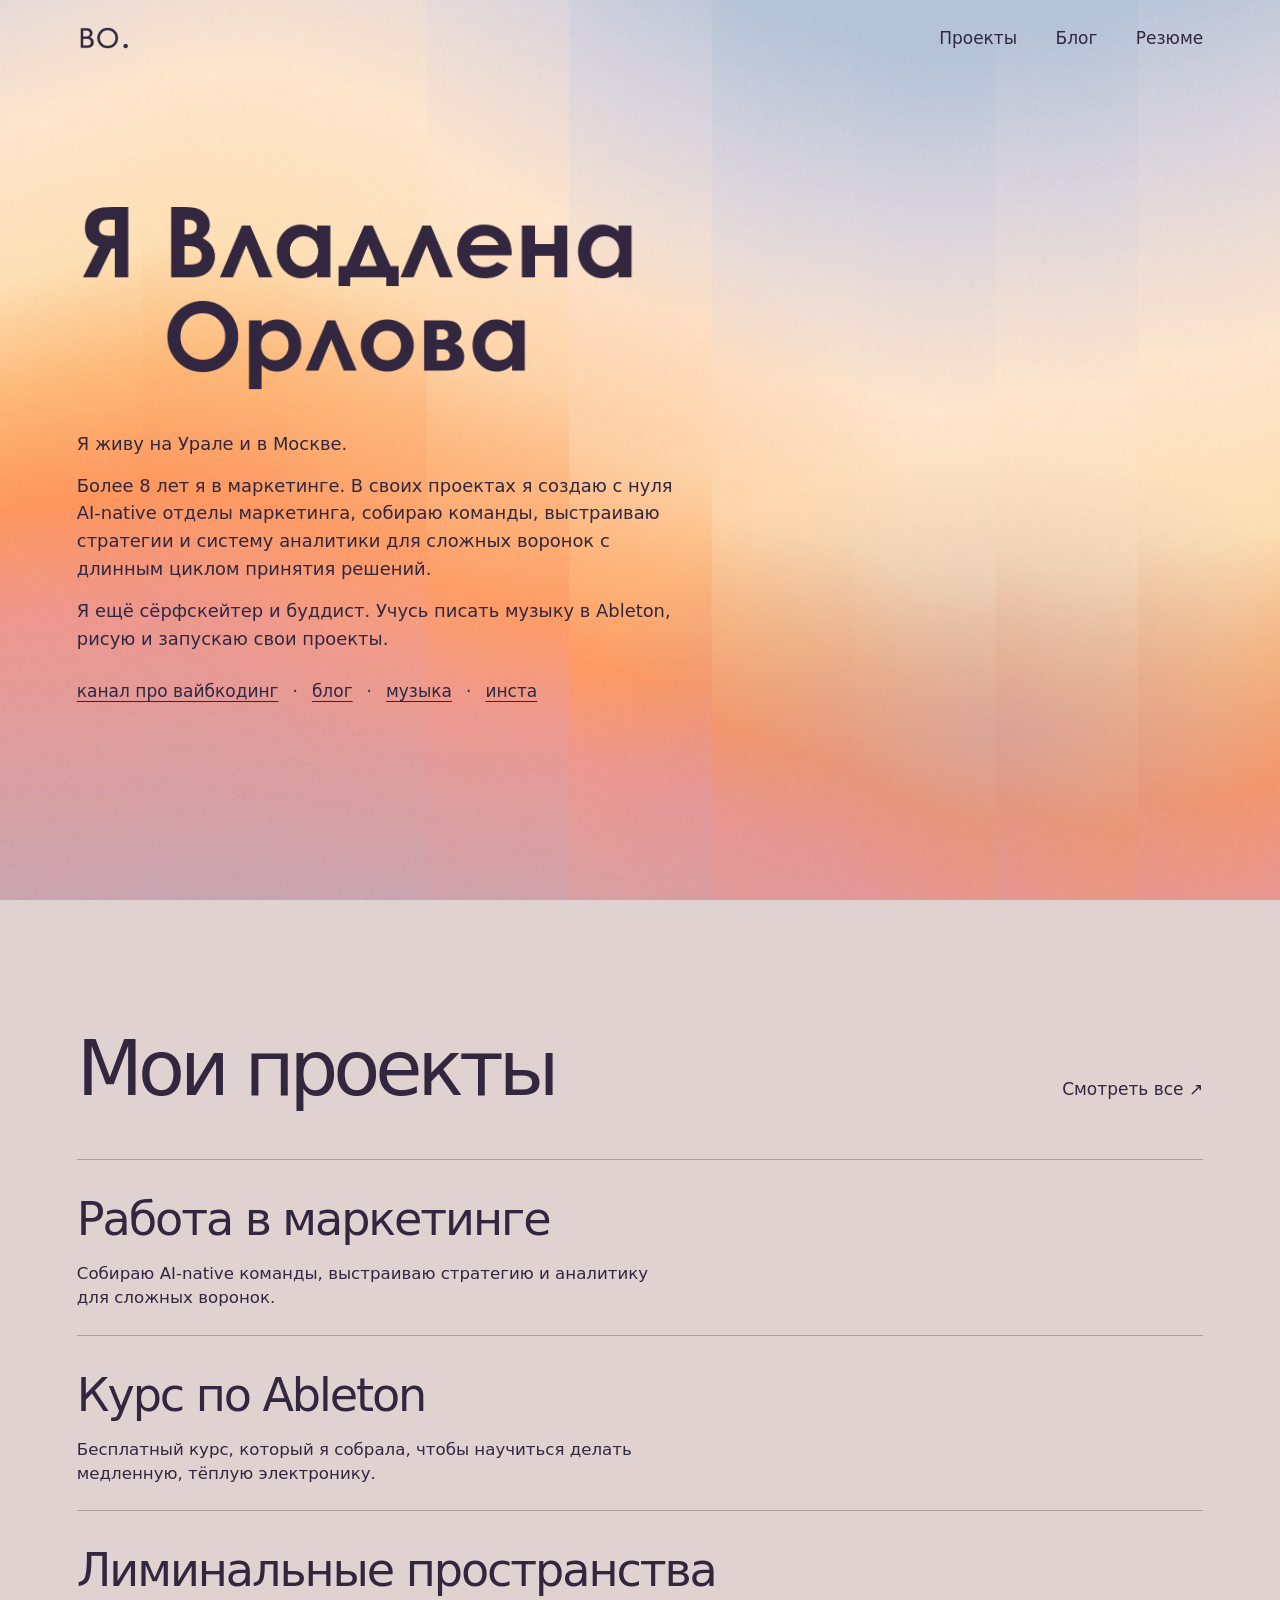
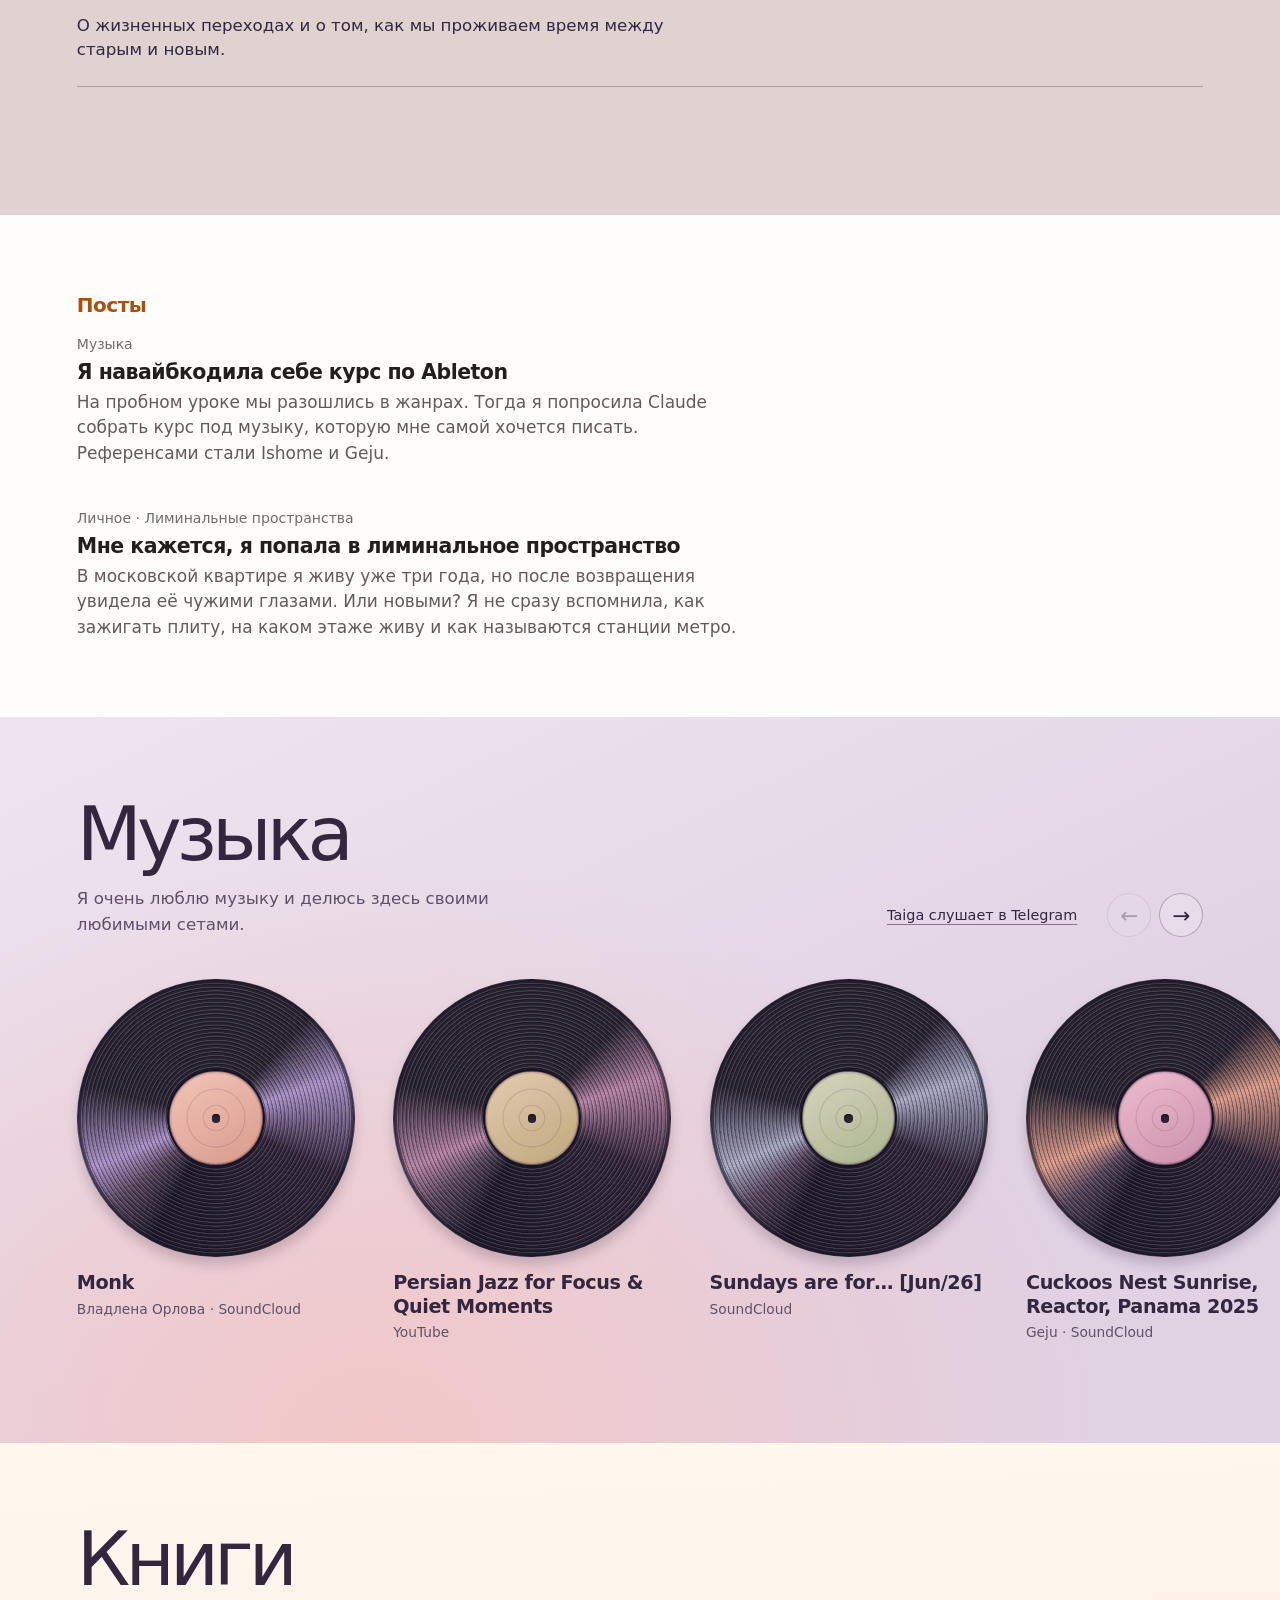
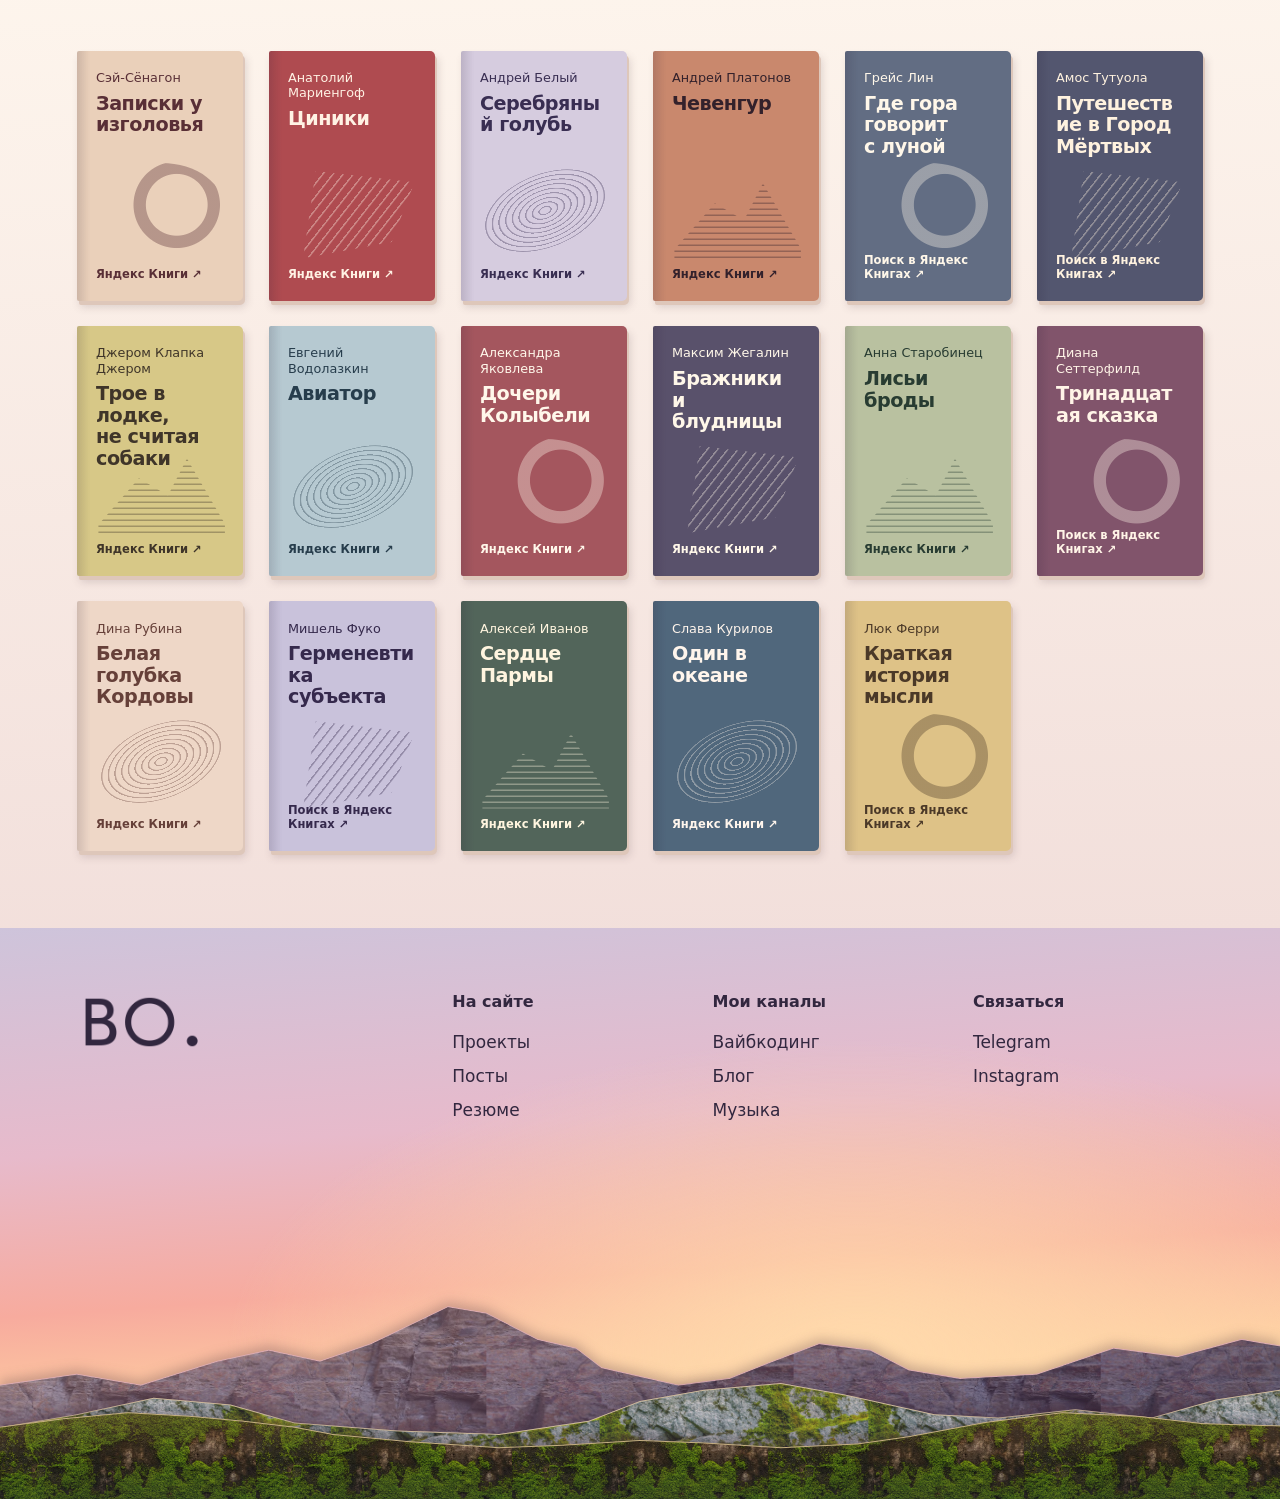
==== commit 84fde383: "Publish linked reading list and music intro" ====
--- a/index.html
+++ b/index.html
@@ -1,3 +1,3 @@
-<!doctype html><html lang="ru"><head><meta charset="utf-8"><meta name="viewport" content="width=device-width,initial-scale=1"><title>Владлена Орлова — личный сайт</title>  <script type="module" crossorigin src="/assets/index-p3_oT_yO.js"></script>
-  <link rel="stylesheet" crossorigin href="/assets/index-BFSk-z4_.css">
+<!doctype html><html lang="ru"><head><meta charset="utf-8"><meta name="viewport" content="width=device-width,initial-scale=1"><title>Владлена Орлова — личный сайт</title>  <script type="module" crossorigin src="/assets/index-Cn60FLwF.js"></script>
+  <link rel="stylesheet" crossorigin href="/assets/index-C93un6hF.css">
 </head><body><div id="root"></div></body></html>
--- a/assets/index-C93un6hF.css
+++ b/assets/index-C93un6hF.css
@@ -0,0 +1 @@
+.music-gallery{--record-width:clamp(164px, 22vw, 278px);color:#32273f;background:radial-gradient(at 29% 100%,#f2c7c7,#0000 57%),linear-gradient(155deg,#eee4ef,#e0d1e3 70%);padding-block:clamp(44px,6vw,92px)}.music-heading{padding-inline:var(--edge);flex-wrap:wrap;justify-content:space-between;align-items:end;gap:16px 24px;display:flex}.music-heading h2{font-size:clamp(40px,5.9vw,84px)}.music-intro{color:#5f5067;max-width:44ch;margin:.65rem 0 0;font-size:clamp(15px,1.3vw,18px)}.music-actions,.music-controls{align-items:center;display:flex}.music-actions{flex-wrap:wrap;gap:8px clamp(12px,3vw,30px)}.music-actions>a{text-underline-offset:.25em;padding-block:7px;font-size:.9rem;-webkit-text-decoration:underline #88748d;text-decoration:underline #88748d}.music-controls{gap:8px}.music-controls button{appearance:none;cursor:pointer;background:#fff7fb30;border:1px solid #65546c67;border-radius:50%;place-items:center;block-size:44px;inline-size:44px;padding:0;font:1.35rem/1 system-ui,sans-serif;display:grid}.music-controls button:hover:not(:disabled){background:#fff7fbc0}.music-controls button:disabled{opacity:.33;cursor:default}.music-records{inline-size:100%;min-inline-size:0;padding:clamp(24px, 4vw, 42px) var(--edge) 16px;overscroll-behavior-inline:contain;scroll-padding-inline:var(--edge);scroll-snap-type:x mandatory;scrollbar-width:thin;scrollbar-color:#9d849c #ffffff35;gap:clamp(22px,3vw,50px);margin:0;list-style:none;display:flex;overflow-x:auto}.music-records>li{flex:0 0 var(--record-width);scroll-snap-align:start;min-inline-size:0}.music-record{padding-bottom:8px;display:block}.music-record:hover{text-decoration:none}.music-record:hover h3{text-underline-offset:.22em;text-decoration:underline}.music-disc{aspect-ratio:1;background:repeating-radial-gradient(circle at center, #0c071557 0 .9px, #f6dbe029 1.5px 2.1px, transparent 2.4px 3.8px), conic-gradient(from 14deg, #282331, #282331 8%, var(--record-glow) 16%, #302539 28%, #1b1928 54%, #57465d 60%, var(--record-glow) 65%, #282331 75%);border:1px solid #17162280;border-radius:50%;place-items:center;margin-bottom:14px;animation:2.8s linear infinite paused spin-record;display:grid;box-shadow:0 8px 12px #36274235,inset 0 0 0 3px #211b2a92}.music-record:hover .music-disc,.music-record:focus-visible .music-disc{animation-play-state:running}@keyframes spin-record{to{transform:rotate(1turn)}}.music-disc-label{aspect-ratio:1;background:repeating-radial-gradient(circle at center, transparent 0 18%, #27172e1e 19% 20%, transparent 21% 25%), linear-gradient(150deg, #f8dee671, #372a4a24), var(--record-label);border:1px solid #2013297a;border-radius:50%;place-items:center;inline-size:34%;display:grid;position:relative;box-shadow:0 0 0 2px #181323}.music-disc-label:after{content:"";aspect-ratio:1;background:#2b2434;border-radius:50%;inline-size:9%;box-shadow:inset 0 1px 2px #0c0a13}.music-record h3{letter-spacing:-.022em;overflow-wrap:anywhere;font-size:clamp(1rem,1.5vw,1.3rem);font-weight:650;line-height:1.22}.music-record-meta{color:#5f5067;margin-top:5px;font-size:.86rem;line-height:1.35;display:block}@media (prefers-reduced-motion:reduce){.music-disc{animation:none}}.bookshelf{padding:clamp(44px, 6vw, 92px) var(--edge);color:#32273f;background:linear-gradient(178deg,#fff8ef,#f2dfdb)}.bookshelf h2{margin-bottom:clamp(25px,4vw,50px);font-size:clamp(40px,5.9vw,84px)}.book-covers{grid-template-columns:repeat(6,minmax(0,1fr));gap:clamp(14px,2vw,30px);margin:0;padding:0;list-style:none;display:grid}.book-cover{isolation:isolate;aspect-ratio:2/3;height:100%;min-height:190px;color:var(--book-ink);background:linear-gradient(90deg, #261a3026, #261a300c 5%, transparent 8%), var(--book-paper);border-radius:2px 5px 5px 2px;flex-direction:column;padding:clamp(13px,1.5vw,24px);display:flex;position:relative;overflow:hidden;box-shadow:2px 4px #dec7ba,3px 6px 9px #503b452f}.book-cover:hover{text-decoration:none;box-shadow:2px 4px #dec7ba,3px 8px 16px #503b454d}.book-catalog{align-self:flex-start;margin-top:auto;padding-top:.65rem;font-size:.72rem;font-weight:600;line-height:1.2}.book-cover:hover .book-catalog{text-underline-offset:.2em;text-decoration:underline}.book-cover h3{letter-spacing:-.025em;overflow-wrap:anywhere;text-wrap:balance;margin-top:.46rem;font:650 clamp(.98rem,1.5vw,1.55rem)/1.12 system-ui,sans-serif;position:relative}.book-author{font-size:clamp(.72rem,1vw,.94rem);line-height:1.2;display:block}.book-ornament{z-index:-1;opacity:.36;height:38%;position:absolute;inset:auto 11% 17% 13%}.book-ornament-moon{background:radial-gradient(circle at 62% 44%,#0000 32%,currentColor 33% 45%,#0000 46%);border-radius:50%}.book-ornament-stripes{clip-path:polygon(10% 100%,20% 8%,98% 20%,80% 83%);background:repeating-linear-gradient(128deg,currentColor 0 1px,#0000 2px 8px)}.book-ornament-orbit{background:repeating-radial-gradient(#0000 0 5px,currentColor 6px 7px);border-radius:50%;transform:rotate(-22deg)scaleY(.77)}.book-ornament-horizon{clip-path:polygon(0 91%,32% 42%,55% 60%,70% 21%,100% 90%,100% 100%,0 100%);background:repeating-linear-gradient(0deg,currentColor 0 1px,#0000 2px 6px)}@media (width<=850px){.book-covers{grid-template-columns:repeat(3,minmax(0,1fr))}.book-cover{min-height:0}}@media (width<=480px){.book-covers{grid-template-columns:repeat(2,minmax(0,1fr))}}*{box-sizing:border-box}:root{--edge:clamp(20px,6vw,110px);--lightningcss-light: ;--lightningcss-dark:initial;color-scheme:dark}body{color:#fff4e9;isolation:isolate;background:#202335;margin:0;font:17px/1.55 system-ui,sans-serif}.terrain{z-index:-1;pointer-events:none;background:#202335 url(/art/relief.png) 50%/cover;position:fixed;inset:0}.terrain:after{content:"";opacity:.085;mix-blend-mode:soft-light;background:url(/art/grain.png);position:absolute;inset:0}header,.hero,.work,.journal{padding-inline:var(--edge)}header,nav,.sectionhead,.journal a{justify-content:space-between;align-items:center;gap:clamp(14px,3vw,52px);display:flex}header{height:76px}.signature{letter-spacing:-.12em;font:italic 700 34px Georgia,serif}a,button{color:inherit}a{text-decoration:none}a:hover{text-underline-offset:.22em;text-decoration:underline}a:focus-visible,button:focus-visible{outline-offset:5px;outline:2px solid #ffe9c2}.hero{align-items:center;min-height:calc(100svh - 76px);padding-bottom:11vh;display:flex;position:relative}.intro{text-shadow:0 1px 24px #171a2b70;max-width:760px}p,h1,h2,h3{margin:0}h1,h2,h3{font-family:PT Serif,Georgia,serif;font-weight:400}h1{letter-spacing:-.07em;margin:.12em 0 .28em;font-size:clamp(76px,9vw,154px);line-height:.95}h1 br{display:none}h1 br:after{content:" "}.bio{max-width:35ch;font-size:clamp(17px,1.4vw,23px)}.work,.journal{padding-block:clamp(64px,10vw,150px)}h2{letter-spacing:-.065em;font-size:clamp(44px,6vw,100px);line-height:1.08}.sectionhead{align-items:baseline}.pair{margin-top:48px}.project{border-top:1px solid #f3e7d95c;padding:24px 0;display:block}.project:last-child{border-bottom:1px solid #f3e7d95c}h3{letter-spacing:-.045em;font-size:clamp(26px,3.6vw,62px)}.cover{display:none}@media (width<=600px){header{height:64px}nav{font-size:14px}.hero{min-height:calc(100svh - 64px)}h1{max-width:6ch}.sectionhead{flex-wrap:wrap;gap:10px}.pair{margin-top:24px}}:root{--lightningcss-light:initial;--lightningcss-dark: ;color-scheme:light;color:#32273f}body{color:#32273f;background:#dfd2d1}.terrain{background:#dfd2d1 url(/art/predawn.jpg) 50%/100% 100%}.terrain:before{content:"";pointer-events:none;background:url(/art/sunrise.jpg) 50%/100% 100%;animation:85s ease-in-out forwards dawn;position:absolute;inset:0}@keyframes dawn{0%{opacity:0}to{opacity:1}}.terrain:after{opacity:.03}.signature img{width:54px;display:block}.intro{text-shadow:none}h1{width:clamp(290px,44vw,750px);max-width:none;margin:0 0 clamp(22px,3vw,45px);line-height:0}h1 img{width:100%;height:auto;display:block}h1 img+img{width:66%;margin:.1em 0 0 15%}.hero{padding-bottom:7vh}.bio{text-wrap:pretty;max-width:54ch}.bio p+p{margin-top:.8em}a:focus-visible,button:focus-visible{outline-color:#403256}h2,h3{font-family:system-ui,sans-serif;font-weight:400}.project,.project:last-child{border-color:#49334855}@media (width<=600px){h1{width:min(88vw,440px)}.signature img{width:42px}.intro{width:100%}.hero{align-items:center}.bio{max-width:100%}.hero{padding-top:30px}}@media (prefers-reduced-motion:reduce){.terrain:before{opacity:.4;animation:none}}.journal{color:#211e20;background:#fffdfb;padding-block:clamp(42px,6vw,90px)}.journal-feed{max-width:670px}.journal h2{letter-spacing:-.025em;color:#a65112;margin-bottom:16px;font:600 20px/1.3 system-ui,sans-serif}.journal article+article{margin-top:42px}.journal .post-meta{color:#716b68;margin:0 0 5px;font-size:14px;line-height:1.5}.journal h3{letter-spacing:-.025em;margin:0;font:650 clamp(19px,1.6vw,23px)/1.26 system-ui,sans-serif}.journal article>p:last-child{color:#625b59;margin:4px 0 0;font-size:17px;line-height:1.5}.terrain{overflow:hidden}.bloom{pointer-events:none;width:68%;height:65%;transition:transform 1.45s cubic-bezier(.16,.65,.25,1);position:absolute}.peach{background:radial-gradient(#ffae8078,#0000 66%);top:23%;left:6%}.lilac{background:radial-gradient(#b49ac578,#0000 68%);transition-duration:1.95s;top:49%;left:44%}@media (prefers-reduced-motion:reduce){.bloom{transition:none;transform:none!important}}.profile-links{flex-wrap:wrap;align-items:baseline;gap:4px 14px;margin:1.25em 0 0;padding:0;list-style:none;display:flex}.profile-links li+li:before{content:"·";margin-right:14px}.profile-links a{text-underline-offset:.22em;padding-block:4px;text-decoration:underline;display:inline-block}.colophon{color:#32273f;padding:clamp(42px,5vw,90px) var(--edge) clamp(190px,29vw,435px);isolation:isolate;background:radial-gradient(at 67% 74%,#ffdaac 0%,#ffcf9e00 52%),linear-gradient(176deg,#cec4db 0%,#e7bacb 35%,#f7ab9e 59%,#ffd4a1 78%,#c98891 100%);position:relative;overflow:hidden}.footer-landscape{z-index:-1;pointer-events:none;position:absolute;inset:0}.footer-cutout{inset-inline:0;filter:drop-shadow(0 -1px 0 var(--cut-edge)) drop-shadow(0 -4px 6px #41283a46);position:absolute;bottom:0}.footer-cutout:before{content:"";clip-path:var(--cut-shape);background:var(--cut-fill);position:absolute;inset:0}.footer-cutout-rock{--cut-edge:#dbaab0;--cut-shape:polygon(0 48%, 6% 43%, 11% 48%, 17% 37%, 21% 32%, 25% 37%, 29% 29%, 35% 12%, 38% 15%, 42% 27%, 45% 31%, 47% 40%, 53% 48%, 57% 45%, 60% 38%, 64% 29%, 68% 32%, 71% 41%, 75% 45%, 81% 43%, 87% 31%, 92% 35%, 97% 27%, 100% 30%, 100% 100%, 0 100%);--cut-fill:linear-gradient(168deg,#d197a179,#593d618c 65%,#3c3049a6), url(/art/footer-rock.avif) center 38% / clamp(210px,24vw,360px) auto repeat-x;height:clamp(155px,17vw,300px)}.footer-cutout-mossy-rock{--cut-edge:#ceba9c;--cut-shape:polygon(0 57%, 6% 49%, 12% 39%, 18% 43%, 23% 54%, 31% 59%, 39% 61%, 46% 53%, 50% 41%, 55% 34%, 61% 30%, 66% 37%, 73% 49%, 78% 51%, 84% 46%, 90% 51%, 95% 40%, 100% 34%, 100% 100%, 0 100%);--cut-fill:linear-gradient(180deg,#ac836455,#63566a45 52%,#50374599), url(/art/footer-mossy-rock.jpg) 62px 26% / clamp(190px,21vw,330px) auto repeat-x;height:clamp(106px,12.8vw,215px)}.footer-cutout-moss{--cut-edge:#c4ae81;--cut-shape:polygon(0 25%, 5% 18%, 10% 13%, 15% 16%, 19% 20%, 23% 25%, 26% 31%, 32% 37%, 39% 42%, 44% 40%, 50% 36%, 55% 38%, 61% 42%, 67% 39%, 71% 33%, 77% 21%, 83% 13%, 89% 16%, 94% 22%, 100% 24%, 100% 100%, 0 100%);--cut-fill:linear-gradient(180deg,#ad78536e,#574b3e1a 52%,#29293778), url(/art/footer-moss.avif) center 23% / clamp(180px,20vw,300px) auto repeat-x;height:clamp(78px,9.4vw,170px);bottom:clamp(-24px,-1.5vw,-12px)}.footer-links{grid-template-columns:1.5fr repeat(3,1fr);gap:30px;display:grid}.footer-links h2{letter-spacing:normal;margin-bottom:12px;font:600 16px/1.3 system-ui,sans-serif}.footer-links a{width:fit-content;padding-block:4px;display:block}.footer-mark img{width:clamp(75px,10vw,160px)}.colophon a:focus-visible{outline-color:#403256}@media (width<=650px){.footer-links{grid-template-columns:1fr 1fr;gap:24px 16px}}.project-description{max-width:56ch;margin-top:7px;font-size:clamp(15px,1.3vw,18px);line-height:1.45}
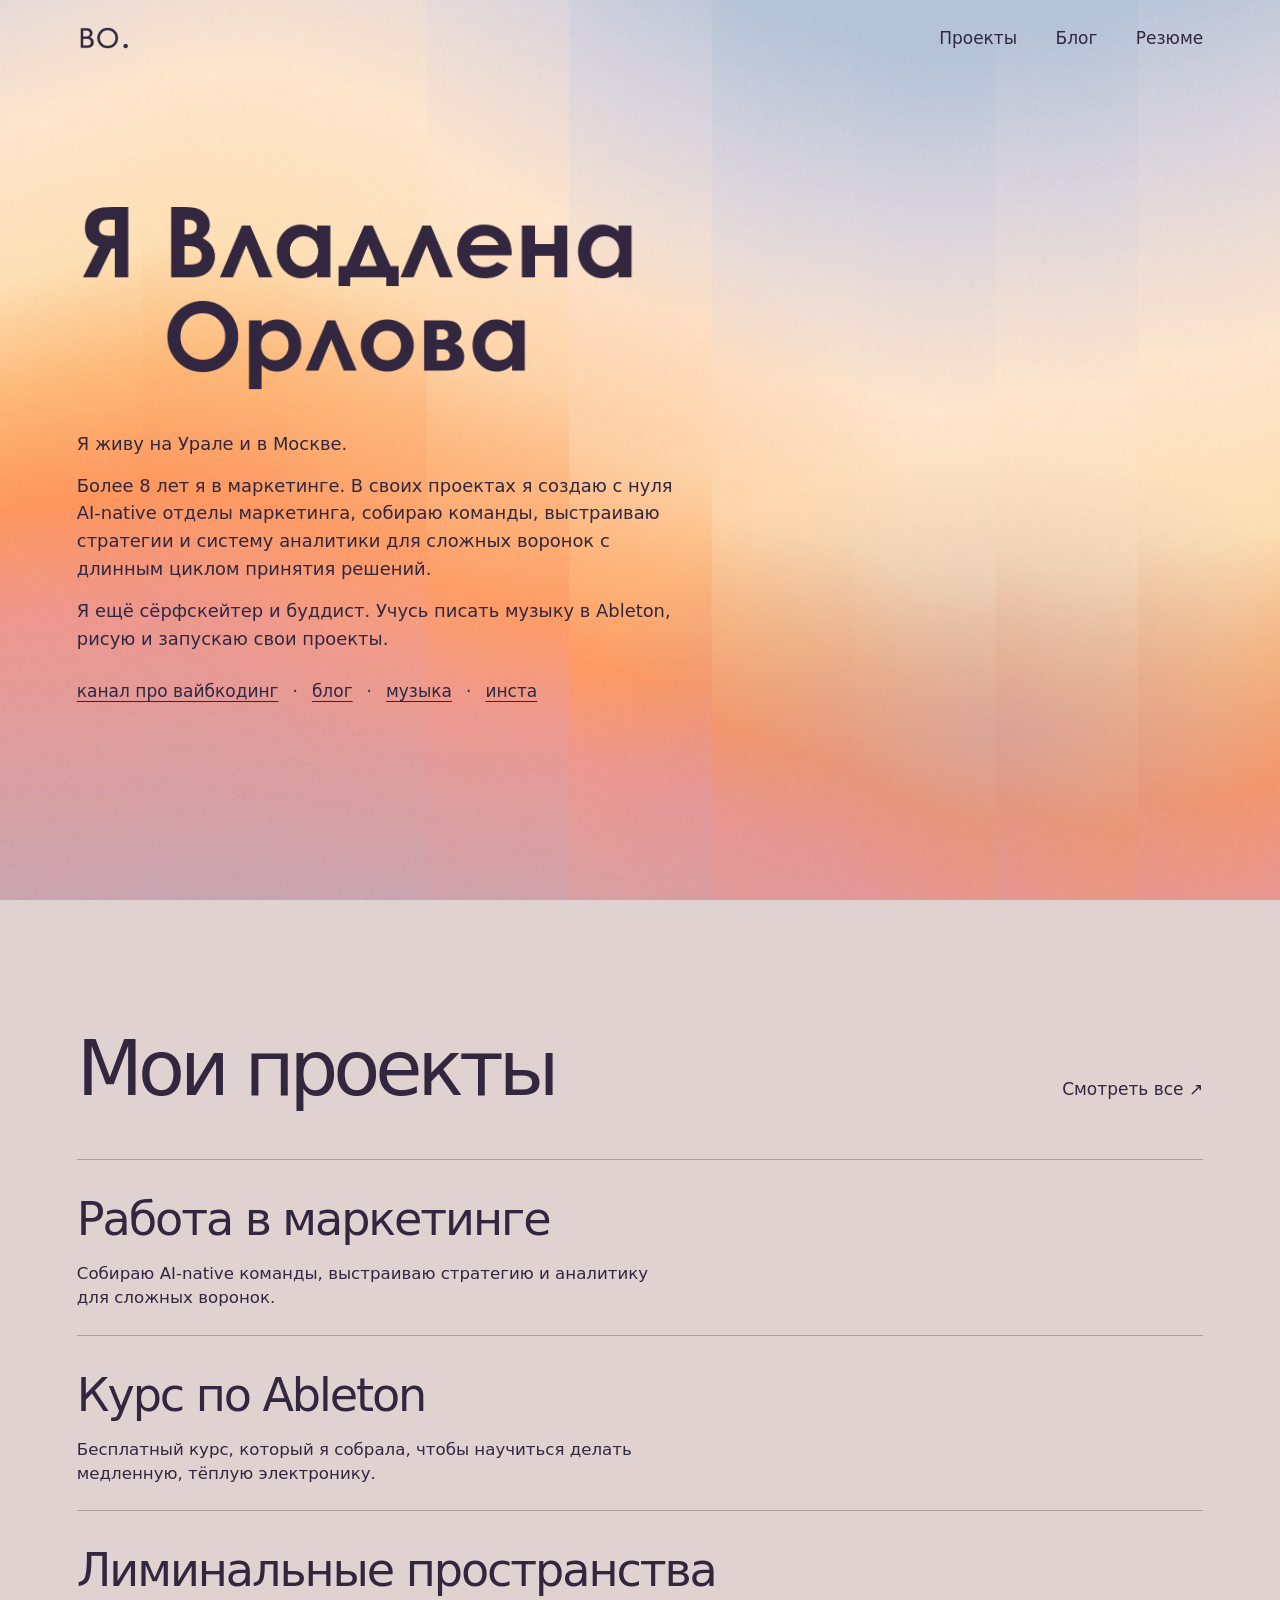
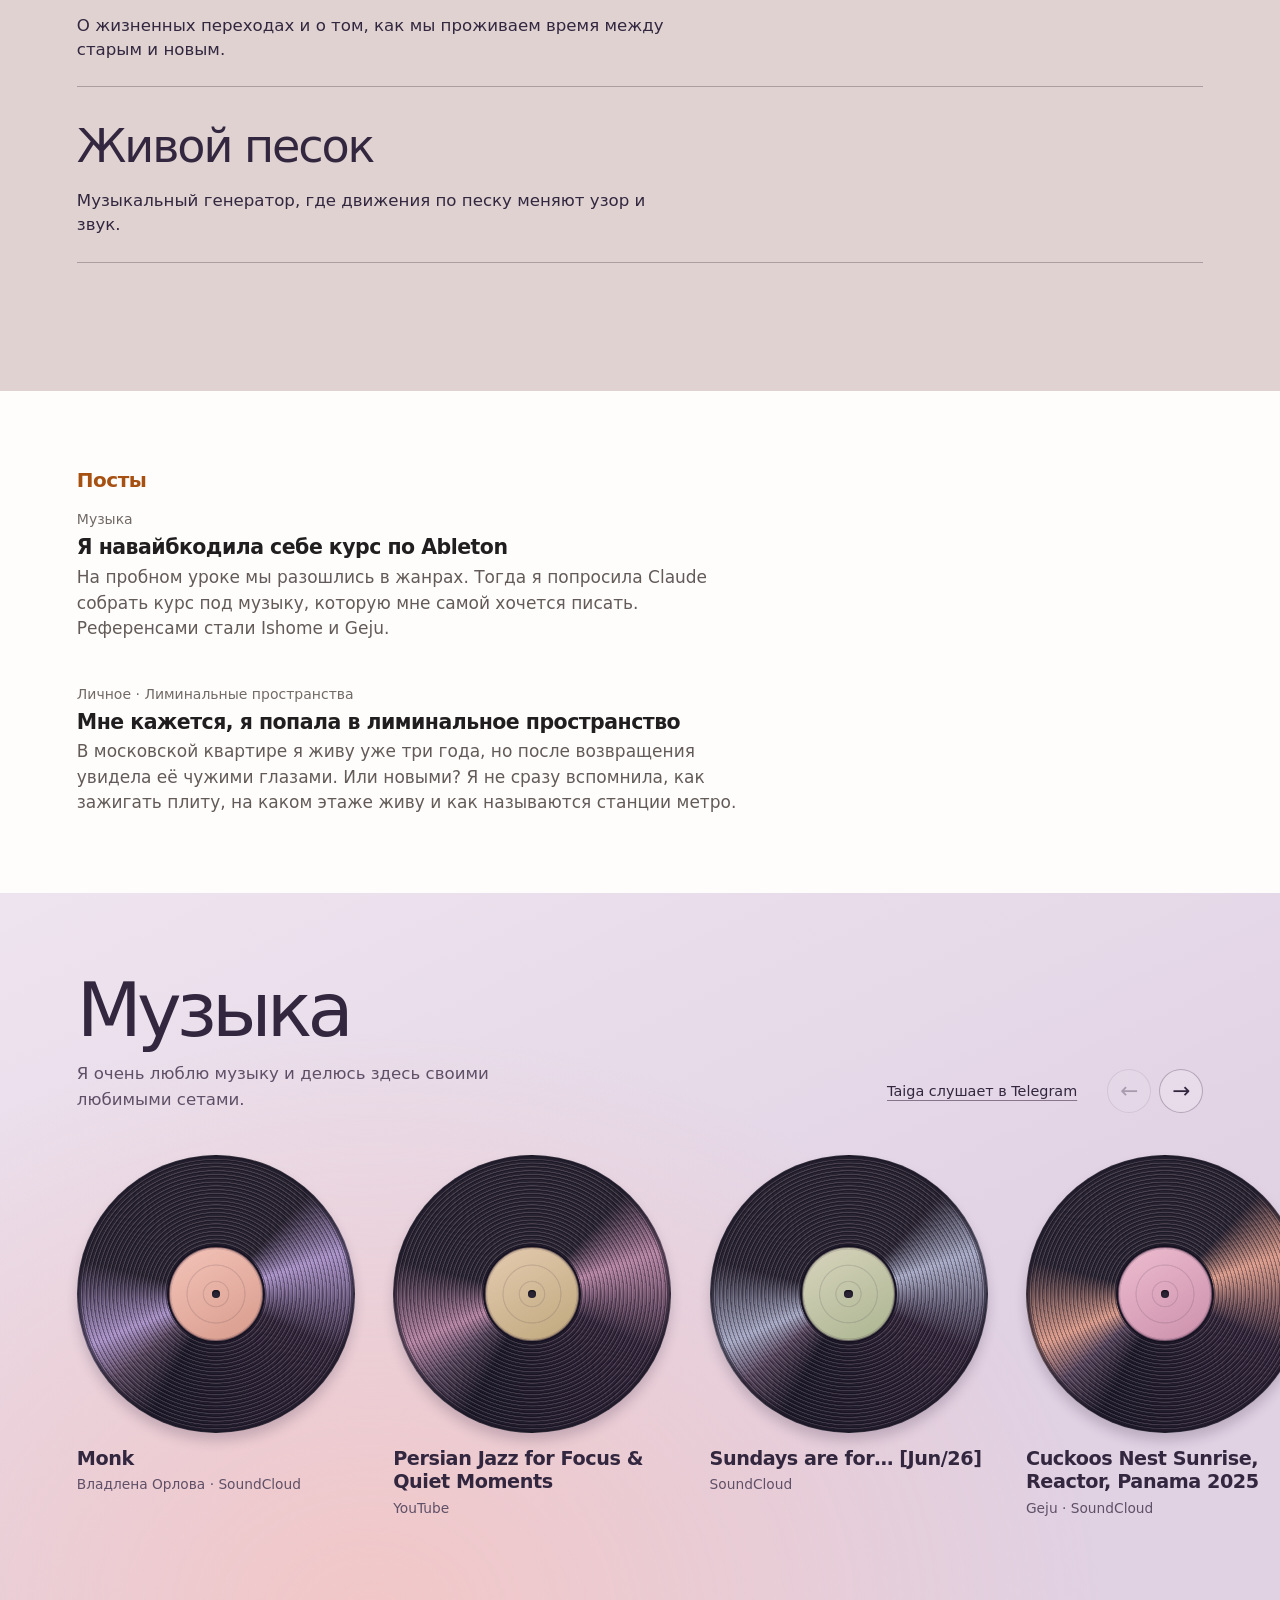
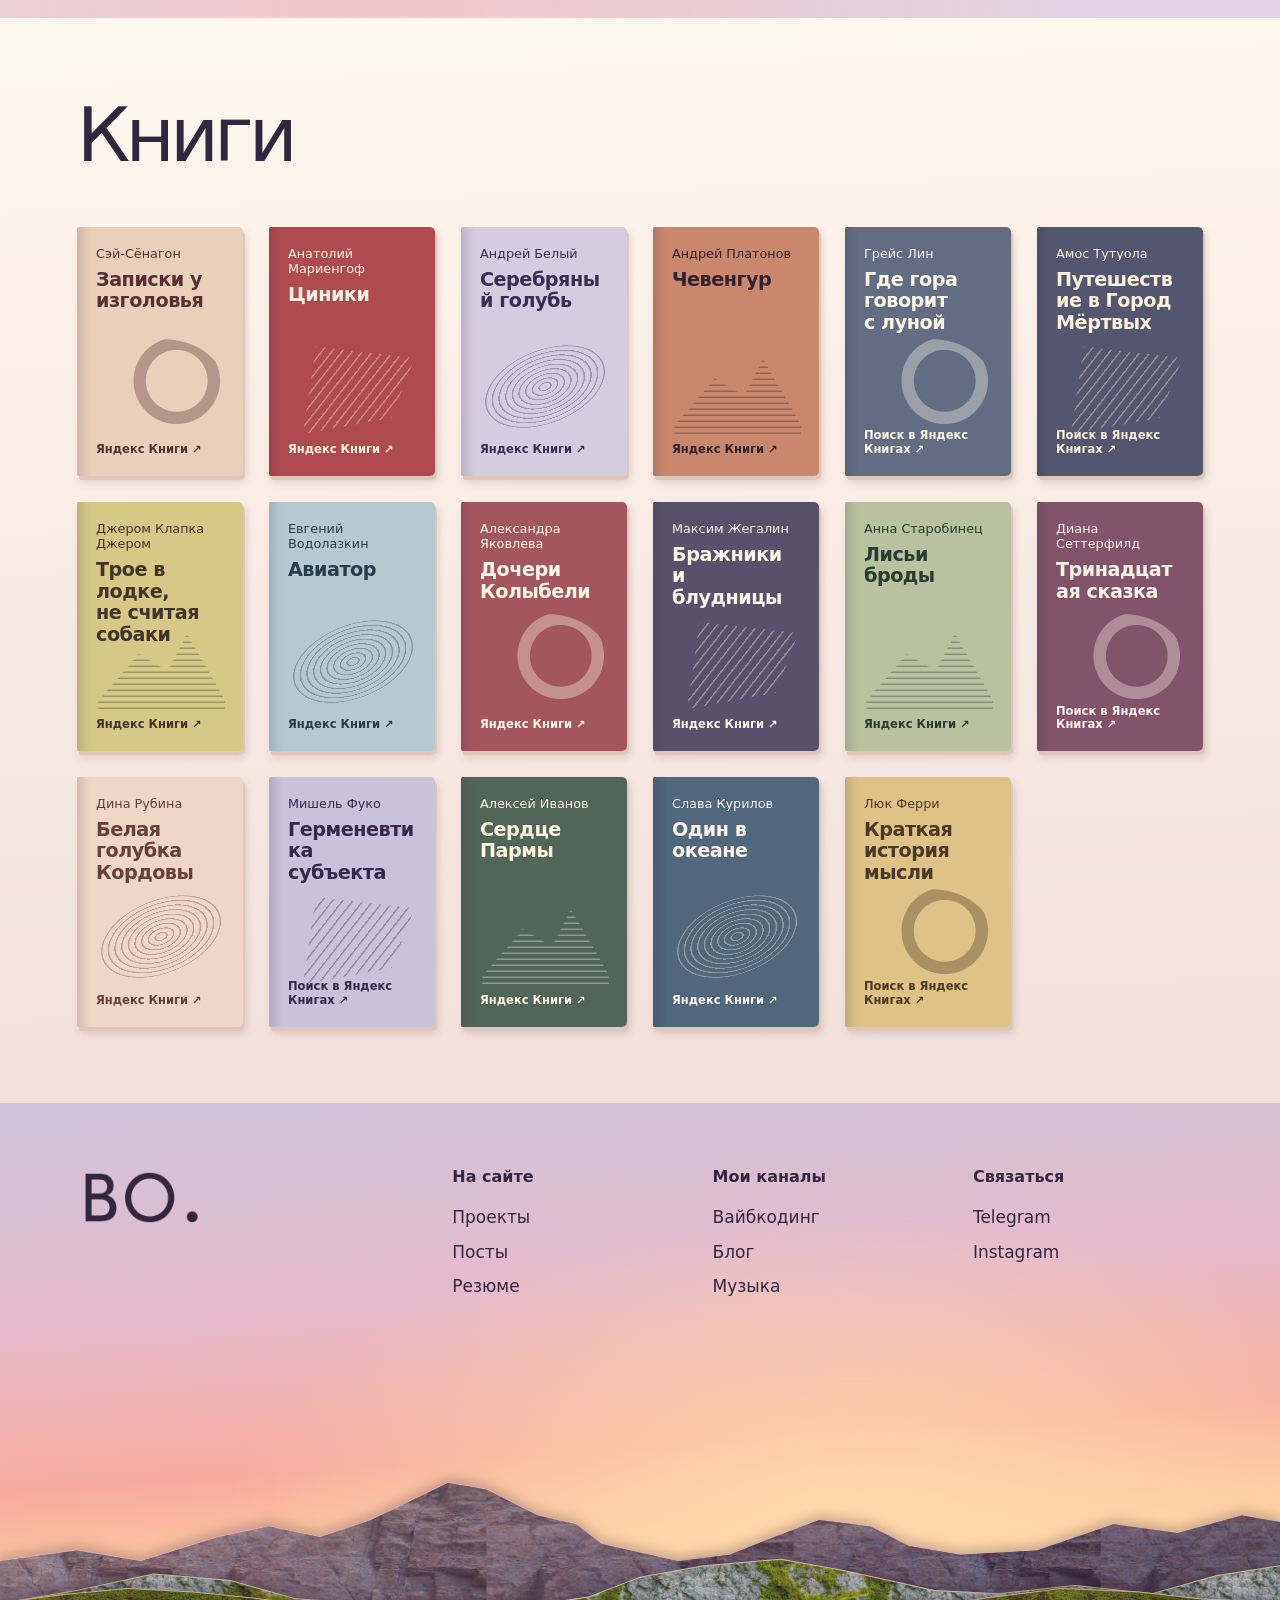
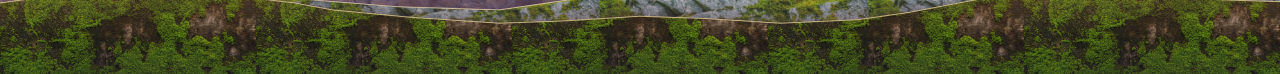
==== commit 8cd3f6ea: "Publish Living Sand music generator" ====
--- a/index.html
+++ b/index.html
@@ -1,3 +1,3 @@
-<!doctype html><html lang="ru"><head><meta charset="utf-8"><meta name="viewport" content="width=device-width,initial-scale=1"><title>Владлена Орлова — личный сайт</title>  <script type="module" crossorigin src="/assets/index-Cn60FLwF.js"></script>
+<!doctype html><html lang="ru"><head><meta charset="utf-8"><meta name="viewport" content="width=device-width,initial-scale=1"><title>Владлена Орлова — личный сайт</title>  <script type="module" crossorigin src="/assets/index-Boz1LIco.js"></script>
   <link rel="stylesheet" crossorigin href="/assets/index-C93un6hF.css">
 </head><body><div id="root"></div></body></html>
